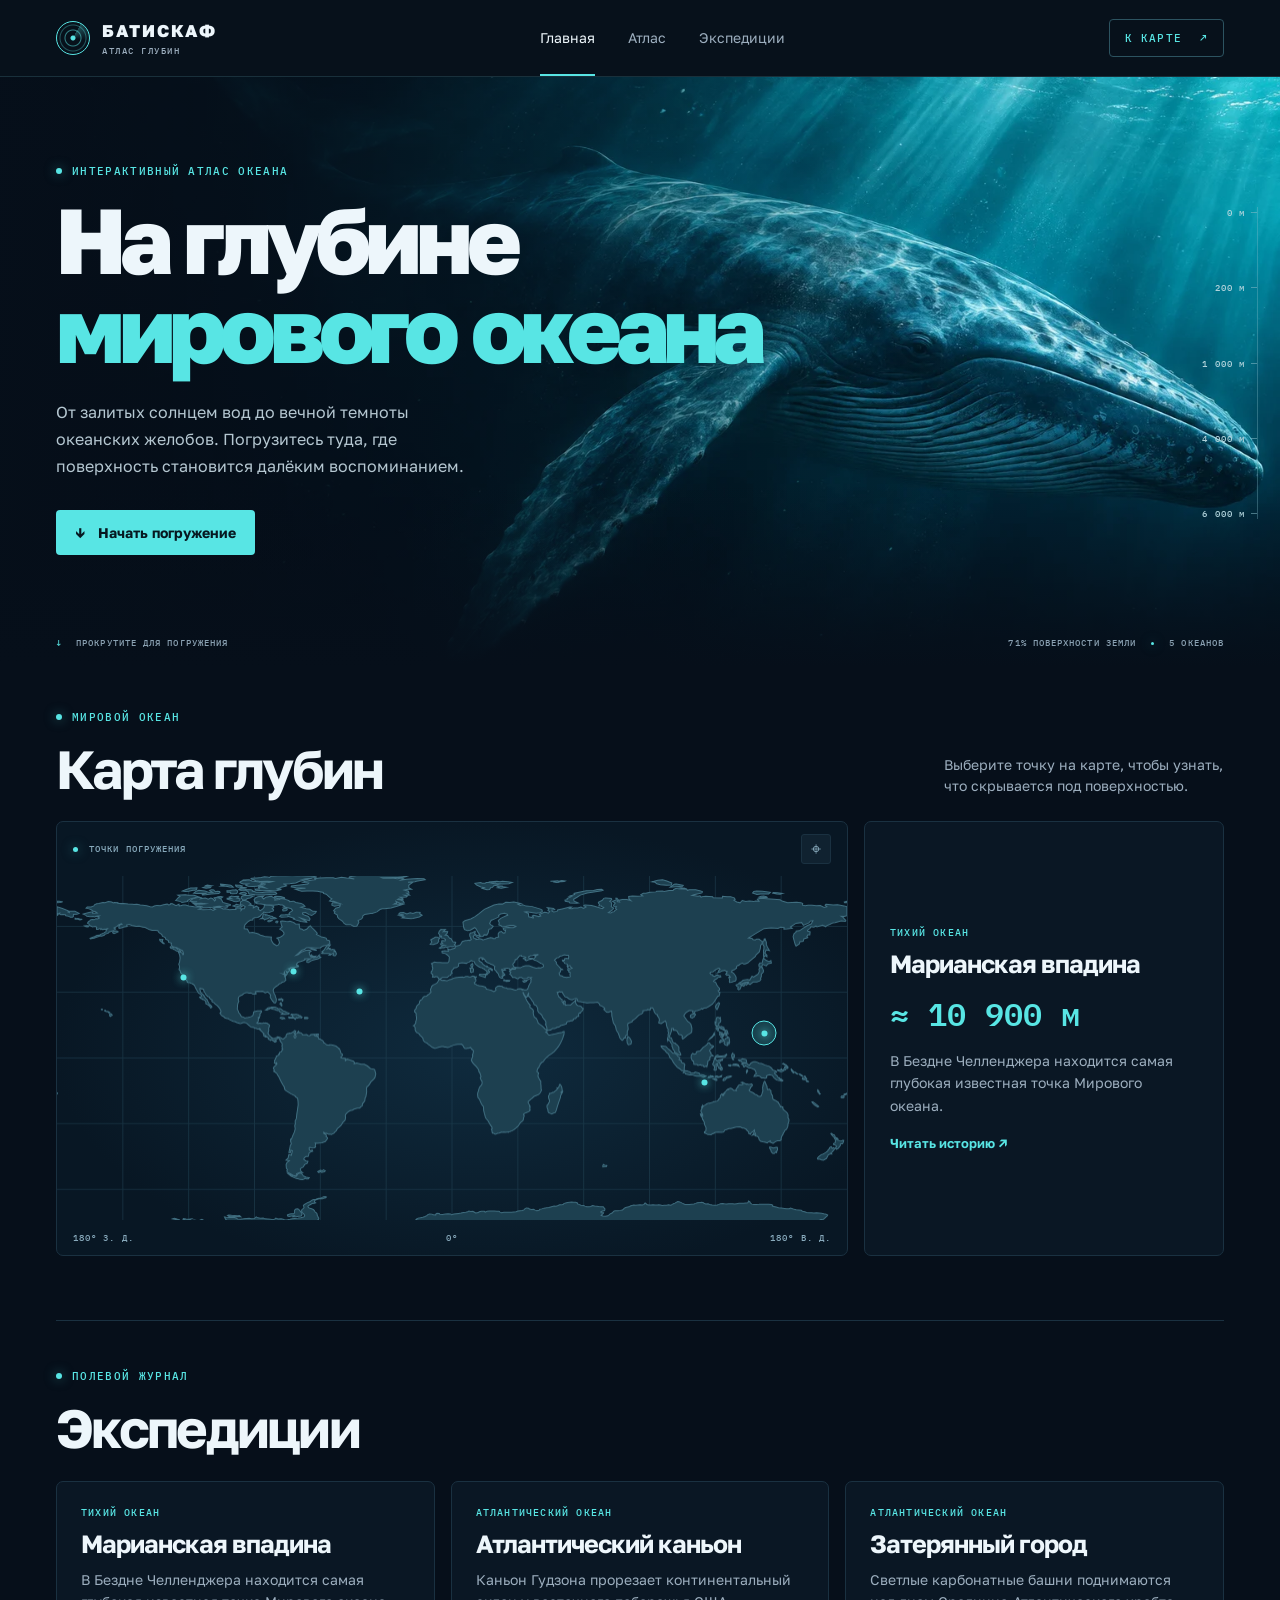
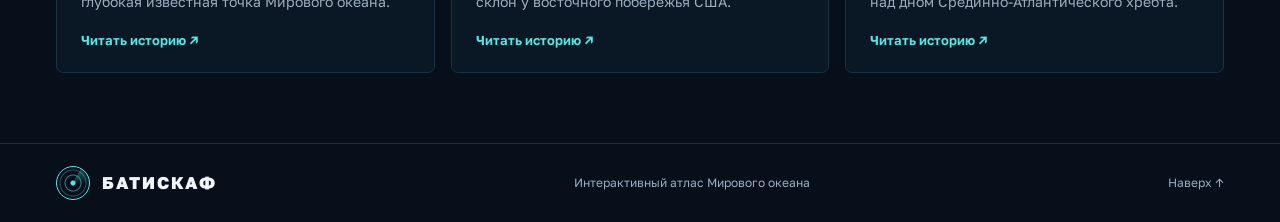
==== index.html @ a69d69df "Build Batiskaf ocean atlas" ====
<!doctype html>
<html lang="ru">
<head>
<meta charset="utf-8">
<meta name="viewport" content="width=device-width,initial-scale=1">
<meta name="theme-color" content="#050e19">
<meta name="description" content="Интерактивный атлас океанских глубин. Исследуйте Марианскую впадину, гидротермальные источники и подводные каньоны.">
<title>БАТИСКАФ — Атлас глубин</title>
<link rel="preconnect" href="https://fonts.googleapis.com">
<link rel="preconnect" href="https://fonts.gstatic.com" crossorigin>
<link href="https://fonts.googleapis.com/css2?family=Golos+Text:wght@400;500;600;700;800;900&family=IBM+Plex+Mono:wght@400;500;600&display=swap" rel="stylesheet">
<link rel="stylesheet" href="style.css">
<script defer src="assets/land.js"></script>
<script defer src="app.js"></script>
</head>
<body>
<header class="header">
  <div class="wrap navbar">
    <a class="brand" href="#top" aria-label="Батискаф, на главную"><span class="sonar" aria-hidden="true"></span><span>БАТИСКАФ<small>АТЛАС ГЛУБИН</small></span></a>
    <nav aria-label="Основная навигация"><a href="#top" class="active">Главная</a><a href="#atlas">Атлас</a><a href="#expeditions">Экспедиции</a></nav>
    <a class="header-link" href="#atlas">К КАРТЕ <span aria-hidden="true">↗</span></a>
  </div>
</header>
<main id="top">
<section class="hero" aria-labelledby="hero-title">
  <div class="wrap hero-inner">
    <div class="hero-copy">
      <p class="eyebrow"><span class="signal"></span> ИНТЕРАКТИВНЫЙ АТЛАС ОКЕАНА</p>
      <h1 id="hero-title">На глубине<span>мирового океана</span></h1>
      <p class="intro">От залитых солнцем вод до вечной темноты океанских желобов. Погрузитесь туда, где поверхность становится далёким воспоминанием.</p>
      <a class="primary" href="#atlas"><span aria-hidden="true">↓</span> Начать погружение</a>
    </div>
    <div class="hero-foot"><a href="#atlas"><span aria-hidden="true">↓</span> ПРОКРУТИТЕ ДЛЯ ПОГРУЖЕНИЯ</a><span>71% ПОВЕРХНОСТИ ЗЕМЛИ <i></i> 5 ОКЕАНОВ</span></div>
  </div>
  <div class="depth-ruler" aria-hidden="true"><span>0 м</span><span>200 м</span><span>1 000 м</span><span>4 000 м</span><span>6 000 м</span></div>
</section>
<section class="wrap atlas" id="atlas" aria-labelledby="atlas-title">
  <div class="section-heading"><div><p class="eyebrow"><span class="signal"></span> МИРОВОЙ ОКЕАН</p><h2 id="atlas-title">Карта глубин</h2></div><p>Выберите точку на карте, чтобы узнать, что скрывается под поверхностью.</p></div>
  <div class="map-layout">
    <div class="map" id="map">
      <div class="map-top"><span><i></i> ТОЧКИ ПОГРУЖЕНИЯ</span><button id="reset" type="button" title="Вернуться к первой точке" aria-label="Вернуться к первой точке">⌖</button></div>
      <div class="plot" id="plot"><canvas id="world" aria-hidden="true"></canvas></div>
      <div class="map-bottom"><span>180° З. Д.</span><span>0°</span><span>180° В. Д.</span></div>
    </div>
    <article class="detail" id="detail" aria-live="polite"></article>
  </div>
</section>
<section class="wrap expedition" id="expeditions" aria-labelledby="expedition-title">
  <p class="eyebrow"><span class="signal"></span> ПОЛЕВОЙ ЖУРНАЛ</p>
  <h2 id="expedition-title">Экспедиции</h2>
  <div class="expedition-grid" id="expedition-list"></div>
</section>
</main>
<footer><div class="wrap footer-inner"><a class="brand" href="#top"><span class="sonar" aria-hidden="true"></span>БАТИСКАФ</a><span>Интерактивный атлас Мирового океана</span><a href="#top">Наверх ↑</a></div></footer>
<dialog id="story"><div class="story-inner"><form method="dialog"><button aria-label="Закрыть">×</button></form><p class="eyebrow" id="story-ocean"></p><h2 id="story-title"></h2><p id="story-description"></p><a id="story-source" target="_blank" rel="noopener noreferrer">Источник ↗</a></div></dialog>
</body>
</html>
---- style.css ----
:root{color-scheme:dark;--bg:#060f1a;--panel:#0a1724;--text:#edf6fb;--muted:#9caebe;--cyan:#58e5e4;--line:#1a3141;--mono:"IBM Plex Mono",monospace}
*{box-sizing:border-box}
html{scroll-behavior:smooth}
body{margin:0;background:var(--bg);color:var(--text);font-family:"Golos Text",system-ui,sans-serif}
a{color:inherit;text-decoration:none}
button{color:inherit;font:inherit;cursor:pointer}
:focus-visible{outline:2px solid var(--cyan);outline-offset:5px}
.wrap{width:min(1280px,calc(100% - 112px));margin-inline:auto}
.header{background:#07111b;border-bottom:1px solid #19303b;position:relative;z-index:2}
.navbar{height:76px;display:flex;align-items:center;justify-content:space-between}
.brand{display:inline-flex;align-items:center;gap:12px;font-size:17px;font-weight:800;letter-spacing:.10em}
.brand small{display:block;font:500 9px var(--mono);letter-spacing:.17em;color:var(--muted);margin-top:4px}
.sonar{height:34px;width:34px;display:inline-block;border:1px solid #58e5e4;border-radius:50%;position:relative;background:radial-gradient(circle,var(--cyan) 0 2px,transparent 3px 7px,#58e5e488 8px,transparent 9px 12px,#58e5e455 13px,transparent 14px),conic-gradient(from 28deg,#58e5e449,transparent 72deg)}
.navbar nav{display:flex;gap:33px;align-items:center;height:100%;font-size:14px;color:var(--muted)}
.navbar nav a{height:100%;display:grid;align-items:center;border-bottom:2px solid transparent}
.navbar nav a:hover,.navbar nav .active{color:var(--text);border-color:var(--cyan)}
.header-link{font:500 11px var(--mono);letter-spacing:.10em;border:1px solid #2c5360;padding:11px 15px;border-radius:4px;color:var(--cyan);white-space:nowrap}
.header-link span{margin-left:10px}
.hero{position:relative;isolation:isolate;overflow:hidden;background:#071924}
.hero::before,.hero::after{content:"";position:absolute;inset:0;z-index:-1}
.hero::before{background:url("assets/hero.webp") 60% 43%/cover no-repeat}
.hero::after{background:linear-gradient(0deg,#060f1a 0%,transparent 31%),linear-gradient(90deg,#060f1af5 0%,#060f1abc 22%,#060f1a44 52%,transparent 76%)}
.hero-inner{position:relative;min-height:590px;display:flex;flex-direction:column;justify-content:center;padding-block:60px 85px}
.hero-copy{max-width:820px}
.eyebrow,.hero-foot,.depth-ruler,.map-top,.map-bottom,.meta{font:500 11px var(--mono);letter-spacing:.12em}
.eyebrow{color:var(--cyan);margin:0 0 17px;display:flex;align-items:center;gap:10px}
.signal,.map-top i,.hero-foot i{width:6px;height:6px;border-radius:50%;background:var(--cyan);display:inline-block;box-shadow:0 0 12px #58e5e488;flex:none}
h1,h2,h3,p{margin-top:0}
h1{font-size:clamp(47px,7.2vw,108px);letter-spacing:-.068em;line-height:.97;margin-bottom:25px;font-weight:800}
h1 span{display:block;color:var(--cyan)}
.intro{max-width:425px;color:#b5c7d1;font-size:16px;line-height:1.7;margin-bottom:30px}
.primary{display:inline-flex;align-items:center;gap:12px;background:var(--cyan);color:#061820;padding:14px 19px;border-radius:4px;font-size:14px;font-weight:700;transition:background .2s}
.primary:hover{background:#a0ffff}
.hero-foot{position:absolute;bottom:19px;left:0;right:0;display:flex;justify-content:space-between;color:#8aa1b2;font-size:9px}
.hero-foot a span{color:var(--cyan);margin-right:8px}
.hero-foot i{width:3px;height:3px;margin:0 9px;vertical-align:middle}
.depth-ruler{position:absolute;top:22%;right:max(22px,calc((100% - 1280px)/2));height:53%;display:flex;flex-direction:column;justify-content:space-between;color:#b1d3db;font-size:9px;text-align:right;border-right:1px solid #89beca54;padding-right:12px}
.depth-ruler span::after{content:"";position:absolute;right:0;width:6px;border-top:1px solid #89beca88;margin-top:5px}
.atlas{padding-block:43px 64px}
.section-heading{display:flex;justify-content:space-between;align-items:end;gap:24px;margin-bottom:24px}
h2{font-size:clamp(33px,4.2vw,57px);letter-spacing:-.05em;line-height:1.04;margin-bottom:0}
.section-heading p:last-child:not(.eyebrow){color:var(--muted);max-width:280px;font-size:14px;line-height:1.55;margin-bottom:0}
.map-layout{display:grid;grid-template-columns:minmax(0,2.2fr) minmax(250px,1fr);gap:16px}
.map,.detail,.expedition-card{border:1px solid var(--line);border-radius:7px;background:var(--panel)}
.map{overflow:hidden;display:flex;flex-direction:column;justify-content:space-between;background:radial-gradient(ellipse at 54% 53%,#0f2b3e 0%,#081724 71%)}
.map-top,.map-bottom{color:#88aabc;display:flex;align-items:center;justify-content:space-between;padding:12px 16px;font-size:9px}
.map-top i{margin-right:5px;width:5px;height:5px}
.map-top button{border:1px solid var(--line);border-radius:3px;background:#102230;font-size:18px;width:30px;height:30px;line-height:1}
.plot{position:relative;aspect-ratio:360/157;isolation:isolate}
canvas{position:absolute;width:100%;height:100%;display:block}
.marker{position:absolute;transform:translate(-50%,-50%);width:25px;height:25px;border:1px solid transparent;border-radius:50%;padding:0;background:transparent;display:grid;place-items:center}
.marker::before{content:"";width:6px;height:6px;border-radius:50%;background:var(--cyan);box-shadow:0 0 8px var(--cyan)}
.marker:hover,.marker[aria-pressed=true]{background:#58e5e42b;border-color:var(--cyan);z-index:1}
.detail{padding:25px;display:flex;flex-direction:column;justify-content:center}
.meta{color:var(--cyan);font-size:10px;margin-bottom:12px}
.detail h3,.expedition-card h3{font-size:25px;line-height:1.07;margin-bottom:11px;letter-spacing:-.04em}
.depth{font:600 32px var(--mono);color:var(--cyan);margin-bottom:12px}
.detail p:not(.meta):not(.depth),.expedition-card p:not(.meta){font-size:14px;line-height:1.6;color:var(--muted);margin-bottom:18px}
.text-button{width:max-content;border:0;background:none;color:var(--cyan);padding:0;font-size:13px;font-weight:650;text-align:left}
.text-button:hover,.header-link:hover{color:#d5ffff}
.expedition{border-top:1px solid var(--line);padding-block:48px 70px}
.expedition-grid{display:grid;grid-template-columns:repeat(3,1fr);gap:16px;margin-top:25px}
.expedition-card{padding:24px;display:flex;flex-direction:column;align-items:start}
.expedition-card .text-button{margin-top:auto}
footer{border-top:1px solid var(--line)}
.footer-inner{padding-block:22px;display:flex;align-items:center;justify-content:space-between;gap:14px;color:var(--muted);font-size:12px}
.footer-inner .brand{color:var(--text)}
dialog{width:min(560px,calc(100% - 32px));max-height:calc(100% - 32px);padding:0;border:1px solid #295366;border-radius:8px;background:#0a1a27;color:var(--text)}
dialog::backdrop{background:#01060bd9;backdrop-filter:blur(4px)}
.story-inner{padding:38px;position:relative}
.story-inner button{position:absolute;top:12px;right:12px;background:#122d3a;border:1px solid #295366;border-radius:4px;width:32px;height:32px}
.story-inner h2{font-size:clamp(29px,6vw,46px);margin-bottom:16px}
#story-description{line-height:1.7;color:#b5c7d1}
#story-source{color:var(--cyan);font-size:14px}
@media(max-width:850px){.wrap{width:calc(100% - 56px)}.hero-inner{min-height:560px}.expedition-grid{grid-template-columns:repeat(2,1fr)}}
@media(max-width:620px){.wrap{width:calc(100% - 34px)}.navbar{height:65px}.navbar nav{display:none}.hero-inner{min-height:525px;padding-bottom:90px}.hero::before{background-position:66% center}.hero::after{background:linear-gradient(0deg,#060f1a,transparent 40%),linear-gradient(90deg,#060f1ad9,#060f1a42)}.depth-ruler,.hero-foot>span,.footer-inner>span{display:none}.section-heading{display:block}.section-heading p:last-child:not(.eyebrow){margin-top:10px}.map-layout,.expedition-grid{grid-template-columns:1fr}.atlas{padding-top:30px}.intro{font-size:15px}}
@media(prefers-reduced-motion:reduce){*,*::before,*::after{scroll-behavior:auto!important;transition:none!important}}
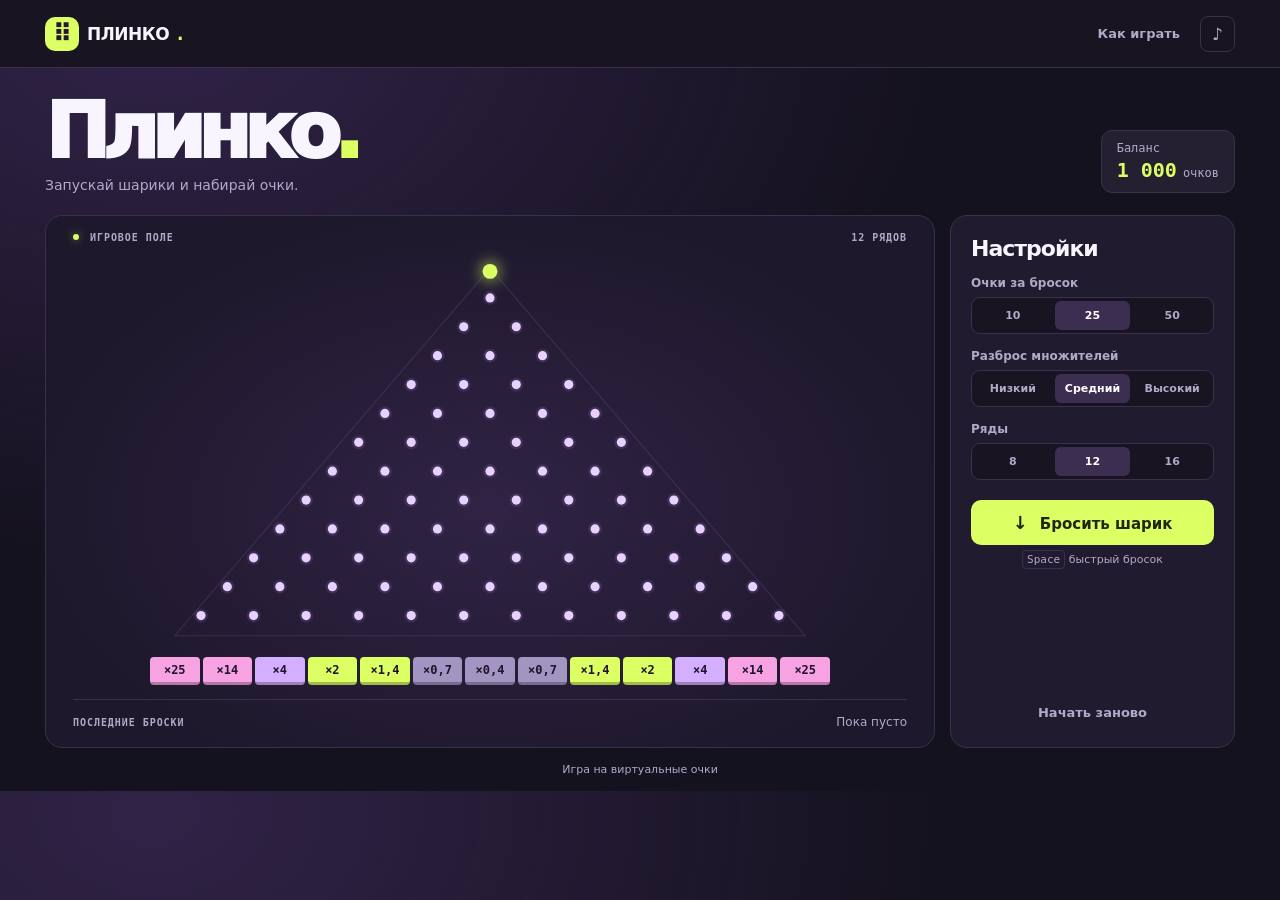
==== commit 14a036c3: "Replace repository with Plinko mini-game" ====
--- a/index.html
+++ b/index.html
@@ -1,57 +1,58 @@
 <!doctype html>
 <html lang="ru">
 <head>
-<meta charset="utf-8">
-<meta name="viewport" content="width=device-width,initial-scale=1">
-<meta name="theme-color" content="#050e19">
-<meta name="description" content="Интерактивный атлас океанских глубин. Исследуйте Марианскую впадину, гидротермальные источники и подводные каньоны.">
-<title>БАТИСКАФ — Атлас глубин</title>
-<link rel="preconnect" href="https://fonts.googleapis.com">
-<link rel="preconnect" href="https://fonts.gstatic.com" crossorigin>
-<link href="https://fonts.googleapis.com/css2?family=Golos+Text:wght@400;500;600;700;800;900&family=IBM+Plex+Mono:wght@400;500;600&display=swap" rel="stylesheet">
-<link rel="stylesheet" href="style.css">
-<script defer src="assets/land.js"></script>
-<script defer src="app.js"></script>
+  <meta charset="utf-8">
+  <meta name="viewport" content="width=device-width, initial-scale=1">
+  <meta name="theme-color" content="#15121f">
+  <title>Плинко — мини-игра</title>
+  <link rel="stylesheet" href="style.css">
+  <script defer src="app.js"></script>
 </head>
 <body>
-<header class="header">
-  <div class="wrap navbar">
-    <a class="brand" href="#top" aria-label="Батискаф, на главную"><span class="sonar" aria-hidden="true"></span><span>БАТИСКАФ<small>АТЛАС ГЛУБИН</small></span></a>
-    <nav aria-label="Основная навигация"><a href="#top" class="active">Главная</a><a href="#atlas">Атлас</a><a href="#expeditions">Экспедиции</a></nav>
-    <a class="header-link" href="#atlas">К КАРТЕ <span aria-hidden="true">↗</span></a>
-  </div>
-</header>
-<main id="top">
-<section class="hero" aria-labelledby="hero-title">
-  <div class="wrap hero-inner">
-    <div class="hero-copy">
-      <p class="eyebrow"><span class="signal"></span> ИНТЕРАКТИВНЫЙ АТЛАС ОКЕАНА</p>
-      <h1 id="hero-title">На глубине<span>мирового океана</span></h1>
-      <p class="intro">От залитых солнцем вод до вечной темноты океанских желобов. Погрузитесь туда, где поверхность становится далёким воспоминанием.</p>
-      <a class="primary" href="#atlas"><span aria-hidden="true">↓</span> Начать погружение</a>
+  <header class="topbar">
+    <a class="brand" href="./" aria-label="Плинко, главная"><span class="brand-icon" aria-hidden="true">⠿</span> ПЛИНКО<span>.</span></a>
+    <div class="top-actions">
+      <button id="help" class="quiet" type="button">Как играть</button>
+      <button id="sound" class="icon-button" type="button" aria-pressed="false" aria-label="Звук" title="Звук"><span aria-hidden="true">♪</span></button>
     </div>
-    <div class="hero-foot"><a href="#atlas"><span aria-hidden="true">↓</span> ПРОКРУТИТЕ ДЛЯ ПОГРУЖЕНИЯ</a><span>71% ПОВЕРХНОСТИ ЗЕМЛИ <i></i> 5 ОКЕАНОВ</span></div>
-  </div>
-  <div class="depth-ruler" aria-hidden="true"><span>0 м</span><span>200 м</span><span>1 000 м</span><span>4 000 м</span><span>6 000 м</span></div>
-</section>
-<section class="wrap atlas" id="atlas" aria-labelledby="atlas-title">
-  <div class="section-heading"><div><p class="eyebrow"><span class="signal"></span> МИРОВОЙ ОКЕАН</p><h2 id="atlas-title">Карта глубин</h2></div><p>Выберите точку на карте, чтобы узнать, что скрывается под поверхностью.</p></div>
-  <div class="map-layout">
-    <div class="map" id="map">
-      <div class="map-top"><span><i></i> ТОЧКИ ПОГРУЖЕНИЯ</span><button id="reset" type="button" title="Вернуться к первой точке" aria-label="Вернуться к первой точке">⌖</button></div>
-      <div class="plot" id="plot"><canvas id="world" aria-hidden="true"></canvas></div>
-      <div class="map-bottom"><span>180° З. Д.</span><span>0°</span><span>180° В. Д.</span></div>
+  </header>
+  <main class="shell">
+    <div class="heading">
+      <div><h1>Плинко<span>.</span></h1><p>Запускай шарики и набирай очки.</p></div>
+      <div class="balance"><span>Баланс</span><strong id="balance">1 000</strong><span>очков</span></div>
     </div>
-    <article class="detail" id="detail" aria-live="polite"></article>
-  </div>
-</section>
-<section class="wrap expedition" id="expeditions" aria-labelledby="expedition-title">
-  <p class="eyebrow"><span class="signal"></span> ПОЛЕВОЙ ЖУРНАЛ</p>
-  <h2 id="expedition-title">Экспедиции</h2>
-  <div class="expedition-grid" id="expedition-list"></div>
-</section>
-</main>
-<footer><div class="wrap footer-inner"><a class="brand" href="#top"><span class="sonar" aria-hidden="true"></span>БАТИСКАФ</a><span>Интерактивный атлас Мирового океана</span><a href="#top">Наверх ↑</a></div></footer>
-<dialog id="story"><div class="story-inner"><form method="dialog"><button aria-label="Закрыть">×</button></form><p class="eyebrow" id="story-ocean"></p><h2 id="story-title"></h2><p id="story-description"></p><a id="story-source" target="_blank" rel="noopener noreferrer">Источник ↗</a></div></dialog>
+    <div class="game">
+      <section class="field" aria-label="Игровое поле">
+        <div class="field-top"><span><i></i> ИГРОВОЕ ПОЛЕ</span><span id="row-label">12 РЯДОВ</span></div>
+        <div class="board">
+          <canvas id="board" aria-hidden="true"></canvas>
+          <div class="slots" id="slots" aria-label="Множители"></div>
+        </div>
+        <div class="results">
+          <span class="micro">ПОСЛЕДНИЕ БРОСКИ</span>
+          <div id="history" class="history"></div>
+        </div>
+      </section>
+      <aside class="controls" aria-label="Настройки броска">
+        <h2>Настройки</h2>
+        <fieldset><legend>Очки за бросок</legend><div class="options" id="costs"></div></fieldset>
+        <fieldset><legend>Разброс множителей</legend><div class="options" id="risks"></div></fieldset>
+        <fieldset><legend>Ряды</legend><div class="options" id="rows"></div></fieldset>
+        <button type="button" id="drop" class="drop"><span aria-hidden="true">↓</span> Бросить шарик</button>
+        <p class="shortcut"><kbd>Space</kbd> быстрый бросок</p>
+        <p class="status" id="status" role="status"></p>
+        <button type="button" id="reset" class="quiet reset">Начать заново</button>
+      </aside>
+    </div>
+    <footer>Игра на виртуальные очки</footer>
+  </main>
+  <dialog id="instructions" aria-labelledby="help-title">
+    <form method="dialog">
+      <h2 id="help-title">Как играть</h2>
+      <p>Выбери стоимость броска и нажми «Бросить шарик». Шарик отклоняется влево или вправо у каждого ряда и в конце попадает в одну из ячеек.</p>
+      <p>Номер в ячейке умножает стоимость броска. Например, бросок за 25 очков и ячейка ×2 дадут 50 очков. Чем выше разброс множителей, тем сильнее отличаются награды в центре и по краям.</p>
+      <button class="drop">Понятно</button>
+    </form>
+  </dialog>
 </body>
 </html>
--- a/style.css
+++ b/style.css
@@ -1,77 +1,62 @@
-:root{color-scheme:dark;--bg:#060f1a;--panel:#0a1724;--text:#edf6fb;--muted:#9caebe;--cyan:#58e5e4;--line:#1a3141;--mono:"IBM Plex Mono",monospace}
+:root{color-scheme:dark;--bg:#15121f;--panel:#211b30;--surface:#292139;--line:#3a304c;--text:#f9f5ff;--muted:#b4a8c8;--lime:#dcff64;--mono:ui-monospace,"Cascadia Code",monospace;font-family:system-ui,sans-serif}
 *{box-sizing:border-box}
-html{scroll-behavior:smooth}
-body{margin:0;background:var(--bg);color:var(--text);font-family:"Golos Text",system-ui,sans-serif}
+body{margin:0;min-width:300px;background:radial-gradient(ellipse at 12% 3%,#312348 0%,transparent 49%),var(--bg);color:var(--text)}
+button,a{outline-offset:4px}
+:focus-visible{outline:2px solid var(--lime)}
+button{font:inherit;cursor:pointer}
+button:disabled{opacity:.45;cursor:default}
 a{color:inherit;text-decoration:none}
-button{color:inherit;font:inherit;cursor:pointer}
-:focus-visible{outline:2px solid var(--cyan);outline-offset:5px}
-.wrap{width:min(1280px,calc(100% - 112px));margin-inline:auto}
-.header{background:#07111b;border-bottom:1px solid #19303b;position:relative;z-index:2}
-.navbar{height:76px;display:flex;align-items:center;justify-content:space-between}
-.brand{display:inline-flex;align-items:center;gap:12px;font-size:17px;font-weight:800;letter-spacing:.10em}
-.brand small{display:block;font:500 9px var(--mono);letter-spacing:.17em;color:var(--muted);margin-top:4px}
-.sonar{height:34px;width:34px;display:inline-block;border:1px solid #58e5e4;border-radius:50%;position:relative;background:radial-gradient(circle,var(--cyan) 0 2px,transparent 3px 7px,#58e5e488 8px,transparent 9px 12px,#58e5e455 13px,transparent 14px),conic-gradient(from 28deg,#58e5e449,transparent 72deg)}
-.navbar nav{display:flex;gap:33px;align-items:center;height:100%;font-size:14px;color:var(--muted)}
-.navbar nav a{height:100%;display:grid;align-items:center;border-bottom:2px solid transparent}
-.navbar nav a:hover,.navbar nav .active{color:var(--text);border-color:var(--cyan)}
-.header-link{font:500 11px var(--mono);letter-spacing:.10em;border:1px solid #2c5360;padding:11px 15px;border-radius:4px;color:var(--cyan);white-space:nowrap}
-.header-link span{margin-left:10px}
-.hero{position:relative;isolation:isolate;overflow:hidden;background:#071924}
-.hero::before,.hero::after{content:"";position:absolute;inset:0;z-index:-1}
-.hero::before{background:url("assets/hero.webp") 60% 43%/cover no-repeat}
-.hero::after{background:linear-gradient(0deg,#060f1a 0%,transparent 31%),linear-gradient(90deg,#060f1af5 0%,#060f1abc 22%,#060f1a44 52%,transparent 76%)}
-.hero-inner{position:relative;min-height:590px;display:flex;flex-direction:column;justify-content:center;padding-block:60px 85px}
-.hero-copy{max-width:820px}
-.eyebrow,.hero-foot,.depth-ruler,.map-top,.map-bottom,.meta{font:500 11px var(--mono);letter-spacing:.12em}
-.eyebrow{color:var(--cyan);margin:0 0 17px;display:flex;align-items:center;gap:10px}
-.signal,.map-top i,.hero-foot i{width:6px;height:6px;border-radius:50%;background:var(--cyan);display:inline-block;box-shadow:0 0 12px #58e5e488;flex:none}
-h1,h2,h3,p{margin-top:0}
-h1{font-size:clamp(47px,7.2vw,108px);letter-spacing:-.068em;line-height:.97;margin-bottom:25px;font-weight:800}
-h1 span{display:block;color:var(--cyan)}
-.intro{max-width:425px;color:#b5c7d1;font-size:16px;line-height:1.7;margin-bottom:30px}
-.primary{display:inline-flex;align-items:center;gap:12px;background:var(--cyan);color:#061820;padding:14px 19px;border-radius:4px;font-size:14px;font-weight:700;transition:background .2s}
-.primary:hover{background:#a0ffff}
-.hero-foot{position:absolute;bottom:19px;left:0;right:0;display:flex;justify-content:space-between;color:#8aa1b2;font-size:9px}
-.hero-foot a span{color:var(--cyan);margin-right:8px}
-.hero-foot i{width:3px;height:3px;margin:0 9px;vertical-align:middle}
-.depth-ruler{position:absolute;top:22%;right:max(22px,calc((100% - 1280px)/2));height:53%;display:flex;flex-direction:column;justify-content:space-between;color:#b1d3db;font-size:9px;text-align:right;border-right:1px solid #89beca54;padding-right:12px}
-.depth-ruler span::after{content:"";position:absolute;right:0;width:6px;border-top:1px solid #89beca88;margin-top:5px}
-.atlas{padding-block:43px 64px}
-.section-heading{display:flex;justify-content:space-between;align-items:end;gap:24px;margin-bottom:24px}
-h2{font-size:clamp(33px,4.2vw,57px);letter-spacing:-.05em;line-height:1.04;margin-bottom:0}
-.section-heading p:last-child:not(.eyebrow){color:var(--muted);max-width:280px;font-size:14px;line-height:1.55;margin-bottom:0}
-.map-layout{display:grid;grid-template-columns:minmax(0,2.2fr) minmax(250px,1fr);gap:16px}
-.map,.detail,.expedition-card{border:1px solid var(--line);border-radius:7px;background:var(--panel)}
-.map{overflow:hidden;display:flex;flex-direction:column;justify-content:space-between;background:radial-gradient(ellipse at 54% 53%,#0f2b3e 0%,#081724 71%)}
-.map-top,.map-bottom{color:#88aabc;display:flex;align-items:center;justify-content:space-between;padding:12px 16px;font-size:9px}
-.map-top i{margin-right:5px;width:5px;height:5px}
-.map-top button{border:1px solid var(--line);border-radius:3px;background:#102230;font-size:18px;width:30px;height:30px;line-height:1}
-.plot{position:relative;aspect-ratio:360/157;isolation:isolate}
-canvas{position:absolute;width:100%;height:100%;display:block}
-.marker{position:absolute;transform:translate(-50%,-50%);width:25px;height:25px;border:1px solid transparent;border-radius:50%;padding:0;background:transparent;display:grid;place-items:center}
-.marker::before{content:"";width:6px;height:6px;border-radius:50%;background:var(--cyan);box-shadow:0 0 8px var(--cyan)}
-.marker:hover,.marker[aria-pressed=true]{background:#58e5e42b;border-color:var(--cyan);z-index:1}
-.detail{padding:25px;display:flex;flex-direction:column;justify-content:center}
-.meta{color:var(--cyan);font-size:10px;margin-bottom:12px}
-.detail h3,.expedition-card h3{font-size:25px;line-height:1.07;margin-bottom:11px;letter-spacing:-.04em}
-.depth{font:600 32px var(--mono);color:var(--cyan);margin-bottom:12px}
-.detail p:not(.meta):not(.depth),.expedition-card p:not(.meta){font-size:14px;line-height:1.6;color:var(--muted);margin-bottom:18px}
-.text-button{width:max-content;border:0;background:none;color:var(--cyan);padding:0;font-size:13px;font-weight:650;text-align:left}
-.text-button:hover,.header-link:hover{color:#d5ffff}
-.expedition{border-top:1px solid var(--line);padding-block:48px 70px}
-.expedition-grid{display:grid;grid-template-columns:repeat(3,1fr);gap:16px;margin-top:25px}
-.expedition-card{padding:24px;display:flex;flex-direction:column;align-items:start}
-.expedition-card .text-button{margin-top:auto}
-footer{border-top:1px solid var(--line)}
-.footer-inner{padding-block:22px;display:flex;align-items:center;justify-content:space-between;gap:14px;color:var(--muted);font-size:12px}
-.footer-inner .brand{color:var(--text)}
-dialog{width:min(560px,calc(100% - 32px));max-height:calc(100% - 32px);padding:0;border:1px solid #295366;border-radius:8px;background:#0a1a27;color:var(--text)}
-dialog::backdrop{background:#01060bd9;backdrop-filter:blur(4px)}
-.story-inner{padding:38px;position:relative}
-.story-inner button{position:absolute;top:12px;right:12px;background:#122d3a;border:1px solid #295366;border-radius:4px;width:32px;height:32px}
-.story-inner h2{font-size:clamp(29px,6vw,46px);margin-bottom:16px}
-#story-description{line-height:1.7;color:#b5c7d1}
-#story-source{color:var(--cyan);font-size:14px}
-@media(max-width:850px){.wrap{width:calc(100% - 56px)}.hero-inner{min-height:560px}.expedition-grid{grid-template-columns:repeat(2,1fr)}}
-@media(max-width:620px){.wrap{width:calc(100% - 34px)}.navbar{height:65px}.navbar nav{display:none}.hero-inner{min-height:525px;padding-bottom:90px}.hero::before{background-position:66% center}.hero::after{background:linear-gradient(0deg,#060f1a,transparent 40%),linear-gradient(90deg,#060f1ad9,#060f1a42)}.depth-ruler,.hero-foot>span,.footer-inner>span{display:none}.section-heading{display:block}.section-heading p:last-child:not(.eyebrow){margin-top:10px}.map-layout,.expedition-grid{grid-template-columns:1fr}.atlas{padding-top:30px}.intro{font-size:15px}}
-@media(prefers-reduced-motion:reduce){*,*::before,*::after{scroll-behavior:auto!important;transition:none!important}}
+.topbar{height:68px;display:flex;align-items:center;justify-content:space-between;padding:0 max(22px,calc((100vw - 1190px)/2));border-bottom:1px solid var(--line);background:#181422}
+.brand{display:flex;align-items:center;gap:8px;font-size:17px;font-weight:900;letter-spacing:-.03em}
+.brand>span:last-child,h1 span{color:var(--lime)}
+.brand-icon{display:grid;place-items:center;width:34px;height:34px;background:var(--lime);border-radius:10px;color:#231735;font-size:25px;line-height:1}
+.top-actions{display:flex;align-items:center;gap:13px}
+.quiet,.icon-button{background:none;color:var(--muted);border:0;padding:7px;font-size:13px;font-weight:650}
+.quiet:hover,.icon-button:hover,.icon-button[aria-pressed=true]{color:var(--lime)}
+.icon-button{border:1px solid var(--line);border-radius:8px;width:35px;font-size:17px}
+.shell{width:min(1190px,calc(100% - 44px));margin:auto}
+.heading{display:flex;justify-content:space-between;align-items:end;gap:15px;padding-block:28px 22px}
+h1{font-size:clamp(44px,6vw,80px);line-height:.94;letter-spacing:-.095em;margin:0 0 9px;font-weight:950}
+.heading p{color:var(--muted);margin:0;font-size:14px}
+.balance{display:grid;grid-template-columns:auto auto;align-items:baseline;gap:3px 6px;padding:10px 15px;border:1px solid var(--line);border-radius:11px;background:#242032;white-space:nowrap;color:var(--muted);font:12px var(--mono)}
+.balance span:first-child{grid-column:1/-1}.balance strong{font-size:20px;color:var(--lime)}
+.game{display:grid;grid-template-columns:minmax(0,1fr) minmax(235px,285px);gap:15px}
+.field,.controls{background:var(--panel);border:1px solid var(--line);border-radius:17px;min-width:0}
+.field{padding:16px clamp(12px,2.5vw,27px) 13px;background:radial-gradient(ellipse at 50% 55%,#302345,#1d182b 74%)}
+.field-top,.micro{color:var(--muted);font:600 10px var(--mono);letter-spacing:.095em}
+.field-top{display:flex;justify-content:space-between}
+.field-top i{background:var(--lime);width:6px;height:6px;border-radius:50%;display:inline-block;vertical-align:1px;margin-right:4px;box-shadow:0 0 8px #dcff6477}
+.board{width:min(100%,680px);margin:5px auto 14px}
+canvas{display:block;width:100%;aspect-ratio:640/385}
+.slots{display:grid;grid-auto-columns:minmax(0,1fr);grid-auto-flow:column;gap:3px}
+.slot{min-width:0;display:grid;place-items:center;height:28px;border-radius:4px;border-bottom:3px solid #0004;color:#1f142b;font:800 clamp(7px,1.2vw,12px) var(--mono);transition:filter .16s,transform .16s}
+.slot.active{transform:translateY(3px);filter:brightness(1.4);box-shadow:0 0 12px #fff6}
+.results{border-top:1px solid var(--line);display:flex;align-items:center;justify-content:space-between;gap:10px;padding-top:10px;min-height:35px}
+.history{display:flex;flex-wrap:wrap;justify-content:end;gap:4px;color:var(--muted);font-size:12px}
+.history span{background:#342746;color:#eee5fa;border:1px solid #4a395b;border-radius:5px;padding:3px 6px;font:700 11px var(--mono)}
+.controls{padding:20px;display:flex;flex-direction:column;gap:15px}
+.controls h2,dialog h2{margin:0;font-size:22px;letter-spacing:-.045em}
+fieldset{border:0;margin:0;padding:0;min-width:0}
+legend{padding:0;margin:0 0 7px;color:var(--muted);font-size:12px;font-weight:700}
+.options{display:grid;grid-template-columns:repeat(3,minmax(0,1fr));gap:4px;padding:3px;background:#181422;border:1px solid #3c304c;border-radius:9px}
+.options label{position:relative;min-width:0}
+.options input{position:absolute;inset:0;width:100%;height:100%;margin:0;opacity:0;cursor:pointer}
+.options span{display:block;text-align:center;padding:8px 3px;border-radius:6px;font-size:11px;font-weight:800;color:var(--muted)}
+.options input:checked+span{background:#3c2e51;color:#fff}
+.options input:focus-visible+span{outline:2px solid var(--lime)}
+.options input:disabled+span{opacity:.55}
+.drop{width:100%;border:0;border-radius:10px;color:#212614;background:var(--lime);padding:12px 9px;font-size:15px;font-weight:900}
+.controls .drop{margin-top:5px}
+.drop:hover:not(:disabled){background:#edff9d}
+.drop span{margin-right:7px;font-size:18px}
+.shortcut,.status{font-size:11px;color:var(--muted);margin:0;text-align:center}
+.shortcut{margin-top:-7px}
+kbd{font:11px var(--mono);padding:2px 4px;border:1px solid var(--line);border-radius:4px}
+.status{line-height:1.35;color:#f2dfb5;min-height:1em}
+.reset{margin-top:auto;align-self:center}
+footer{padding-block:15px;text-align:center;font-size:11px;color:var(--muted)}
+dialog{max-width:min(430px,calc(100% - 32px));padding:24px;border-radius:14px;border:1px solid var(--line);background:var(--panel);color:var(--text)}
+dialog::backdrop{background:#0e0b17bf}
+dialog p{color:var(--muted);line-height:1.5}
+@media(max-width:730px){.game{grid-template-columns:1fr}.shell{width:calc(100% - 26px)}.heading{padding:22px 0 15px}.controls{padding:15px;gap:12px}.controls .drop{margin:0}.topbar{height:56px;padding-inline:14px}.slot{height:24px}.shortcut{display:none}}
+@media(prefers-reduced-motion:reduce){.slot{transition:none}}
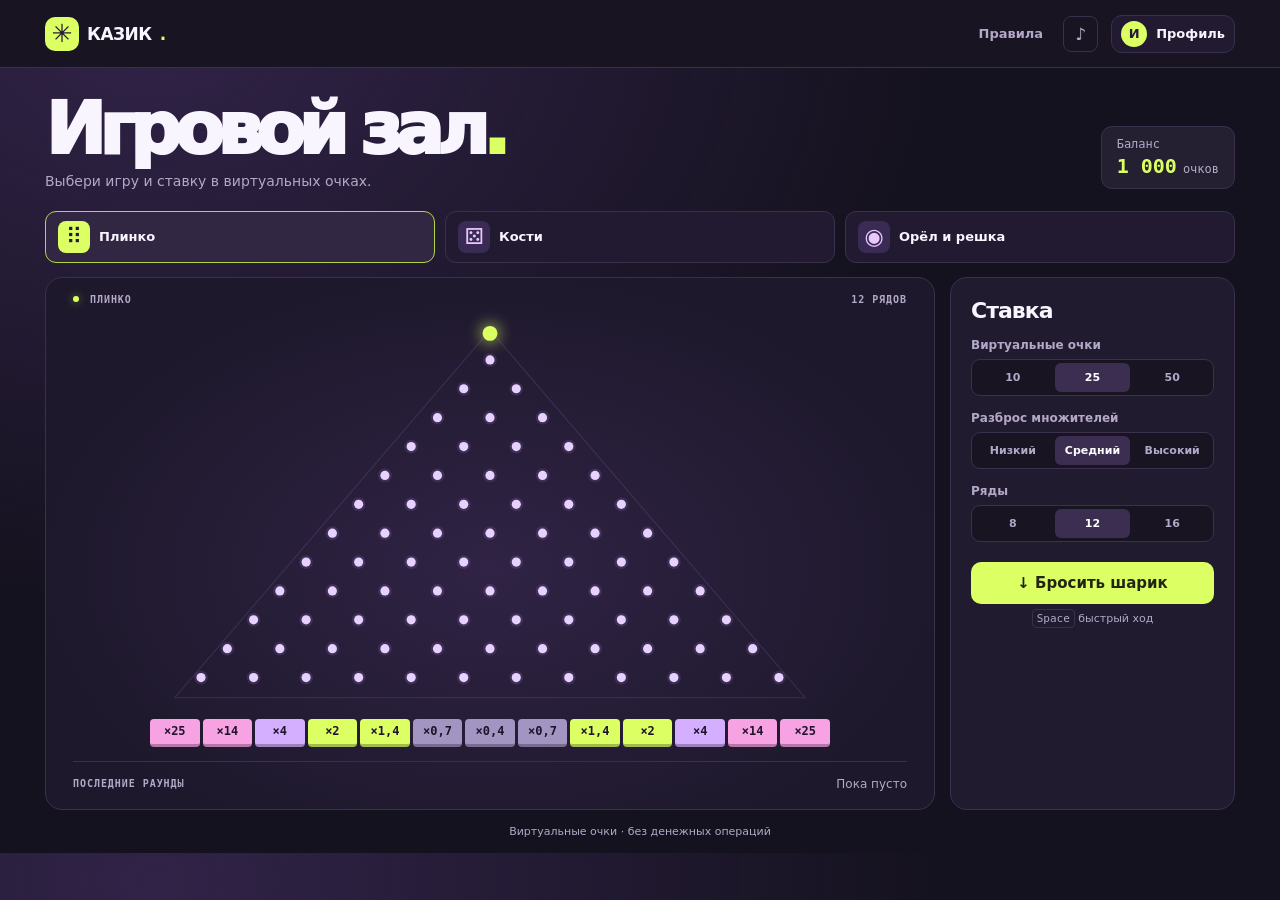
==== commit 6fea22b1: "Build arcade lobby with shared balance and profile" ====
--- a/index.html
+++ b/index.html
@@ -4,54 +4,83 @@
   <meta charset="utf-8">
   <meta name="viewport" content="width=device-width, initial-scale=1">
   <meta name="theme-color" content="#15121f">
-  <title>Плинко — мини-игра</title>
+  <title>КАЗИК — игровой зал</title>
   <link rel="stylesheet" href="style.css">
   <script defer src="app.js"></script>
 </head>
 <body>
   <header class="topbar">
-    <a class="brand" href="./" aria-label="Плинко, главная"><span class="brand-icon" aria-hidden="true">⠿</span> ПЛИНКО<span>.</span></a>
+    <a class="brand" href="./" aria-label="Казик, главная"><span class="brand-icon" aria-hidden="true">✳</span> КАЗИК<span>.</span></a>
     <div class="top-actions">
-      <button id="help" class="quiet" type="button">Как играть</button>
+      <button id="help" class="quiet" type="button">Правила</button>
       <button id="sound" class="icon-button" type="button" aria-pressed="false" aria-label="Звук" title="Звук"><span aria-hidden="true">♪</span></button>
+      <button id="profile" class="profile-button" type="button"><span id="avatar" aria-hidden="true">И</span><span>Профиль</span></button>
     </div>
   </header>
   <main class="shell">
     <div class="heading">
-      <div><h1>Плинко<span>.</span></h1><p>Запускай шарики и набирай очки.</p></div>
+      <div><h1>Игровой зал<span>.</span></h1><p>Выбери игру и ставку в виртуальных очках.</p></div>
       <div class="balance"><span>Баланс</span><strong id="balance">1 000</strong><span>очков</span></div>
     </div>
+    <nav class="game-nav" aria-label="Игры">
+      <button type="button" data-game="plinko" aria-pressed="true"><span aria-hidden="true">⠿</span><strong>Плинко</strong></button>
+      <button type="button" data-game="dice" aria-pressed="false"><span aria-hidden="true">⚄</span><strong>Кости</strong></button>
+      <button type="button" data-game="coin" aria-pressed="false"><span aria-hidden="true">◉</span><strong>Орёл и решка</strong></button>
+    </nav>
     <div class="game">
-      <section class="field" aria-label="Игровое поле">
-        <div class="field-top"><span><i></i> ИГРОВОЕ ПОЛЕ</span><span id="row-label">12 РЯДОВ</span></div>
-        <div class="board">
+      <section class="field" aria-labelledby="game-name">
+        <div class="field-top"><span><i></i> <span id="game-name">Плинко</span></span><span id="row-label">12 РЯДОВ</span></div>
+        <div class="board" id="plinko-board">
           <canvas id="board" aria-hidden="true"></canvas>
           <div class="slots" id="slots" aria-label="Множители"></div>
         </div>
+        <div class="chance-board" id="chance-board" hidden>
+          <div id="chance-piece" aria-hidden="true"></div>
+          <p id="chance-caption"></p>
+        </div>
         <div class="results">
-          <span class="micro">ПОСЛЕДНИЕ БРОСКИ</span>
+          <span class="micro">ПОСЛЕДНИЕ РАУНДЫ</span>
           <div id="history" class="history"></div>
         </div>
       </section>
-      <aside class="controls" aria-label="Настройки броска">
-        <h2>Настройки</h2>
-        <fieldset><legend>Очки за бросок</legend><div class="options" id="costs"></div></fieldset>
-        <fieldset><legend>Разброс множителей</legend><div class="options" id="risks"></div></fieldset>
-        <fieldset><legend>Ряды</legend><div class="options" id="rows"></div></fieldset>
-        <button type="button" id="drop" class="drop"><span aria-hidden="true">↓</span> Бросить шарик</button>
-        <p class="shortcut"><kbd>Space</kbd> быстрый бросок</p>
+      <aside class="controls" aria-label="Настройки раунда">
+        <h2>Ставка</h2>
+        <fieldset><legend>Виртуальные очки</legend><div class="options" id="costs"></div></fieldset>
+        <div id="plinko-options" class="game-options">
+          <fieldset><legend>Разброс множителей</legend><div class="options" id="risks"></div></fieldset>
+          <fieldset><legend>Ряды</legend><div class="options" id="rows"></div></fieldset>
+        </div>
+        <fieldset id="dice-options" hidden><legend>Какое число выпадет?</legend><div class="options binary" id="dice-picks"></div></fieldset>
+        <fieldset id="coin-options" hidden><legend>Какая сторона выпадет?</legend><div class="options binary" id="coin-picks"></div></fieldset>
+        <button type="button" id="drop" class="drop">↓ Бросить шарик</button>
+        <p class="shortcut"><kbd>Space</kbd> быстрый ход</p>
         <p class="status" id="status" role="status"></p>
-        <button type="button" id="reset" class="quiet reset">Начать заново</button>
+        <p class="status" id="funds" hidden>Баланс меньше выбранной ставки.</p>
       </aside>
     </div>
-    <footer>Игра на виртуальные очки</footer>
+    <footer>Виртуальные очки · без денежных операций</footer>
   </main>
   <dialog id="instructions" aria-labelledby="help-title">
     <form method="dialog">
-      <h2 id="help-title">Как играть</h2>
-      <p>Выбери стоимость броска и нажми «Бросить шарик». Шарик отклоняется влево или вправо у каждого ряда и в конце попадает в одну из ячеек.</p>
-      <p>Номер в ячейке умножает стоимость броска. Например, бросок за 25 очков и ячейка ×2 дадут 50 очков. Чем выше разброс множителей, тем сильнее отличаются награды в центре и по краям.</p>
+      <h2 id="help-title">Правила</h2>
+      <p><strong>Плинко.</strong> Шарик случайно отклоняется влево или вправо у каждого ряда. Ячейка, в которую он попадает, определяет множитель выплаты.</p>
+      <p><strong>Кости.</strong> Угадай диапазон от 1 до 3 или от 4 до 6. Верный прогноз возвращает ставку с множителем ×1,9.</p>
+      <p><strong>Орёл и решка.</strong> Угадай сторону монеты. Верный выбор возвращает удвоенную ставку.</p>
       <button class="drop">Понятно</button>
+    </form>
+  </dialog>
+  <dialog id="profile-dialog" aria-labelledby="profile-title">
+    <form id="profile-form" method="dialog">
+      <h2 id="profile-title">Профиль</h2>
+      <p>Профиль и баланс сохраняются в этом браузере.</p>
+      <label class="name-label" for="nickname">Имя игрока</label>
+      <input id="nickname" maxlength="24" required autocomplete="off">
+      <dl class="profile-stats">
+        <div><dt>Баланс</dt><dd id="profile-balance"></dd></div>
+        <div><dt>Сыграно раундов</dt><dd id="profile-rounds"></dd></div>
+        <div><dt>Лучшая выплата</dt><dd id="profile-best"></dd></div>
+      </dl>
+      <button class="drop">Сохранить имя</button>
     </form>
   </dialog>
 </body>
--- a/style.css
+++ b/style.css
@@ -53,10 +53,36 @@
 .shortcut{margin-top:-7px}
 kbd{font:11px var(--mono);padding:2px 4px;border:1px solid var(--line);border-radius:4px}
 .status{line-height:1.35;color:#f2dfb5;min-height:1em}
-.reset{margin-top:auto;align-self:center}
 footer{padding-block:15px;text-align:center;font-size:11px;color:var(--muted)}
 dialog{max-width:min(430px,calc(100% - 32px));padding:24px;border-radius:14px;border:1px solid var(--line);background:var(--panel);color:var(--text)}
 dialog::backdrop{background:#0e0b17bf}
 dialog p{color:var(--muted);line-height:1.5}
 @media(max-width:730px){.game{grid-template-columns:1fr}.shell{width:calc(100% - 26px)}.heading{padding:22px 0 15px}.controls{padding:15px;gap:12px}.controls .drop{margin:0}.topbar{height:56px;padding-inline:14px}.slot{height:24px}.shortcut{display:none}}
 @media(prefers-reduced-motion:reduce){.slot{transition:none}}
+[hidden]{display:none!important}
+.heading h1{font-size:clamp(34px,6vw,72px)}
+.game-nav{display:grid;grid-template-columns:repeat(3,1fr);gap:10px;margin:0 0 14px}
+.game-nav button,.profile-button{border:1px solid var(--line);background:#211a30;color:var(--text);border-radius:11px;display:flex;align-items:center;gap:9px;font-size:13px;padding:9px 12px}
+.game-nav button[aria-pressed=true]{border-color:#b3d545;background:#312742}
+.game-nav button:hover:not(:disabled),.profile-button:hover{border-color:var(--lime)}
+.game-nav button span{display:grid;place-items:center;background:#392b53;color:#ebc7ff;width:32px;height:32px;border-radius:8px;font-size:22px}
+.game-nav button[aria-pressed=true] span,.profile-button span:first-child{background:var(--lime);color:#241b34}
+.profile-button{padding:5px 9px;font-weight:700}
+.profile-button span:first-child{display:grid;place-items:center;border-radius:50%;width:26px;height:26px}
+.game-options{display:grid;gap:15px}
+.options.binary{grid-template-columns:repeat(2,minmax(0,1fr))}
+#game-name{text-transform:uppercase}
+.chance-board{min-height:clamp(240px,34vw,454px);display:grid;place-content:center;justify-items:center;text-align:center}
+.chance-board p{color:var(--muted);margin:22px 0 0;font-size:14px}
+#chance-piece{width:clamp(115px,18vw,175px);aspect-ratio:1;display:grid;place-items:center;background:linear-gradient(153deg,#d5afff,#8a64eb);border:5px solid #e4c8ff;border-radius:25%;box-shadow:0 11px 0 #584190,0 20px 50px #120d24;color:#25153d;font-size:clamp(61px,10vw,110px);font-weight:950;line-height:1}
+#chance-piece.coin{background:linear-gradient(135deg,#f6ffb3,#bae447);border-color:#e6fa87;border-radius:50%;box-shadow:0 8px 0 #7c9a32,0 20px 50px #120d24;font-size:clamp(43px,8vw,80px)}
+.rolling{animation:roll .55s ease both}
+@keyframes roll{50%{transform:translateY(-27px) rotate(14deg) scale(.87)}}
+.name-label{display:block;font-size:13px;color:var(--muted);margin-bottom:5px}
+#nickname{width:100%;color:var(--text);background:#181422;border:1px solid var(--line);border-radius:8px;padding:9px;font:inherit}
+.profile-stats{display:grid;grid-template-columns:repeat(3,1fr);gap:7px}
+.profile-stats div{padding:8px;background:var(--surface);border-radius:8px}
+.profile-stats dt{font-size:11px;color:var(--muted)}
+.profile-stats dd{margin:4px 0 0;font-size:16px;font-weight:800}
+@media(max-width:540px){.heading{align-items:start}.heading p{font-size:12px}.balance{padding:7px 8px}.balance strong{font-size:16px}.game-nav{gap:5px}.game-nav button{gap:5px;padding:6px;font-size:11px}.game-nav button span{width:24px;height:24px;font-size:16px}.top-actions{gap:5px}}
+@media(prefers-reduced-motion:reduce){.rolling{animation:none}}
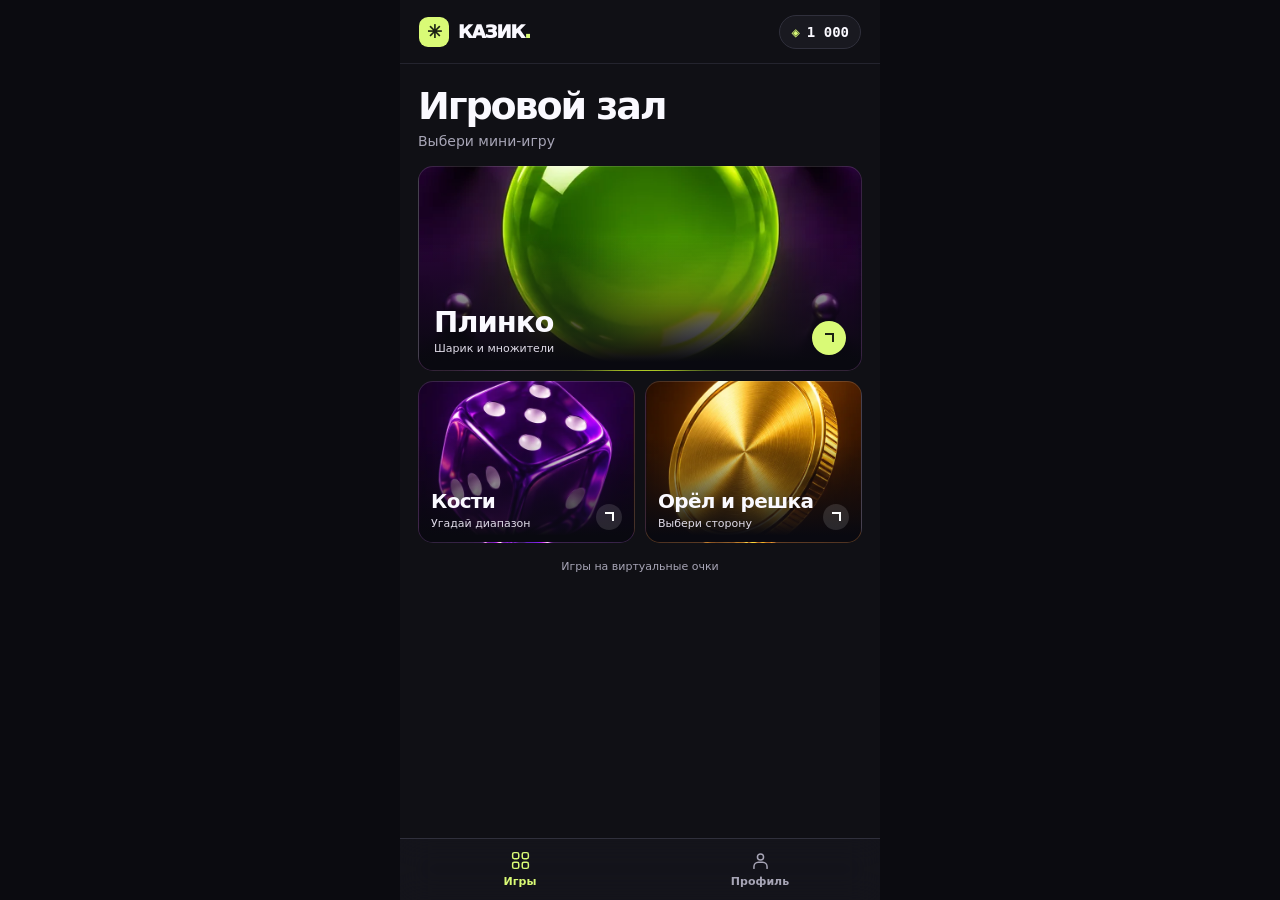
==== commit ee20bdbc: "Redesign arcade as a mobile game catalog" ====
--- a/index.html
+++ b/index.html
@@ -2,64 +2,105 @@
 <html lang="ru">
 <head>
   <meta charset="utf-8">
-  <meta name="viewport" content="width=device-width, initial-scale=1">
-  <meta name="theme-color" content="#15121f">
+  <meta name="viewport" content="width=device-width, initial-scale=1, viewport-fit=cover">
+  <meta name="theme-color" content="#101015">
   <title>КАЗИК — игровой зал</title>
   <link rel="stylesheet" href="style.css">
   <script defer src="app.js"></script>
 </head>
 <body>
+  <div class="phone">
   <header class="topbar">
-    <a class="brand" href="./" aria-label="Казик, главная"><span class="brand-icon" aria-hidden="true">✳</span> КАЗИК<span>.</span></a>
-    <div class="top-actions">
-      <button id="help" class="quiet" type="button">Правила</button>
-      <button id="sound" class="icon-button" type="button" aria-pressed="false" aria-label="Звук" title="Звук"><span aria-hidden="true">♪</span></button>
-      <button id="profile" class="profile-button" type="button"><span id="avatar" aria-hidden="true">И</span><span>Профиль</span></button>
-    </div>
+    <a class="brand" href="#games" aria-label="Казик, список игр"><span class="brand-icon" aria-hidden="true">✳</span> КАЗИК<span class="brand-period">.</span></a>
+    <a class="wallet" href="#profile" aria-label="Баланс, открыть профиль"><span aria-hidden="true">◈</span> <strong id="balance">1 000</strong></a>
   </header>
   <main class="shell">
-    <div class="heading">
-      <div><h1>Игровой зал<span>.</span></h1><p>Выбери игру и ставку в виртуальных очках.</p></div>
-      <div class="balance"><span>Баланс</span><strong id="balance">1 000</strong><span>очков</span></div>
-    </div>
-    <nav class="game-nav" aria-label="Игры">
-      <button type="button" data-game="plinko" aria-pressed="true"><span aria-hidden="true">⠿</span><strong>Плинко</strong></button>
-      <button type="button" data-game="dice" aria-pressed="false"><span aria-hidden="true">⚄</span><strong>Кости</strong></button>
-      <button type="button" data-game="coin" aria-pressed="false"><span aria-hidden="true">◉</span><strong>Орёл и решка</strong></button>
-    </nav>
-    <div class="game">
-      <section class="field" aria-labelledby="game-name">
-        <div class="field-top"><span><i></i> <span id="game-name">Плинко</span></span><span id="row-label">12 РЯДОВ</span></div>
-        <div class="board" id="plinko-board">
-          <canvas id="board" aria-hidden="true"></canvas>
-          <div class="slots" id="slots" aria-label="Множители"></div>
-        </div>
-        <div class="chance-board" id="chance-board" hidden>
-          <div id="chance-piece" aria-hidden="true"></div>
-          <p id="chance-caption"></p>
-        </div>
-        <div class="results">
-          <span class="micro">ПОСЛЕДНИЕ РАУНДЫ</span>
-          <div id="history" class="history"></div>
-        </div>
+    <section id="games-screen" aria-labelledby="games-title">
+      <div class="heading"><h1 id="games-title" tabindex="-1">Игровой зал</h1><p>Выбери мини-игру</p></div>
+      <div class="game-cards">
+        <a class="game-card card-plinko" href="#plinko">
+          <span class="card-copy"><strong>Плинко</strong><small>Шарик и множители</small></span><span class="card-arrow" aria-hidden="true"></span>
+        </a>
+        <a class="game-card card-dice" href="#dice">
+          <span class="card-copy"><strong>Кости</strong><small>Угадай диапазон</small></span><span class="card-arrow" aria-hidden="true"></span>
+        </a>
+        <a class="game-card card-coin" href="#coin">
+          <span class="card-copy"><strong>Орёл и решка</strong><small>Выбери сторону</small></span><span class="card-arrow" aria-hidden="true"></span>
+        </a>
+      </div>
+      <p class="screen-note">Игры на виртуальные очки</p>
+    </section>
+    <section id="play-screen" hidden aria-labelledby="play-title">
+      <div class="play-heading">
+        <a class="back" href="#games" aria-label="К списку игр"><svg viewBox="0 0 24 24" width="18" height="18" fill="none" stroke="currentColor" stroke-width="2" aria-hidden="true"><path d="M20 12H4m7-7-7 7 7 7"/></svg></a>
+        <h1 id="play-title" tabindex="-1"></h1>
+        <button id="game-help" class="quiet" type="button">Правила</button>
+      </div>
+      <div class="game">
+        <section class="field" aria-labelledby="game-name">
+          <div class="field-top"><span><i></i> <span id="game-name">Плинко</span></span><span id="row-label">12 РЯДОВ</span></div>
+          <div class="board" id="plinko-board">
+            <canvas id="board" aria-hidden="true"></canvas>
+            <div class="slots" id="slots" aria-label="Множители"></div>
+          </div>
+          <div class="chance-board" id="chance-board" hidden>
+            <div id="chance-piece" aria-hidden="true"></div>
+            <p id="chance-caption"></p>
+          </div>
+          <div class="results">
+            <span class="micro">ПОСЛЕДНИЕ РАУНДЫ</span>
+            <div id="history" class="history"></div>
+          </div>
+        </section>
+        <aside class="controls" aria-label="Настройки раунда">
+          <h2>Ставка</h2>
+          <fieldset><legend>Виртуальные очки</legend><div class="options" id="costs"></div></fieldset>
+          <div id="plinko-options" class="game-options">
+            <fieldset><legend>Разброс множителей</legend><div class="options" id="risks"></div></fieldset>
+            <fieldset><legend>Ряды</legend><div class="options" id="rows"></div></fieldset>
+          </div>
+          <fieldset id="dice-options" hidden><legend>Какое число выпадет?</legend><div class="options binary" id="dice-picks"></div></fieldset>
+          <fieldset id="coin-options" hidden><legend>Какая сторона выпадет?</legend><div class="options binary" id="coin-picks"></div></fieldset>
+          <button type="button" id="drop" class="drop">↓ Бросить шарик</button>
+          <p class="status" id="status" role="status"></p>
+          <p class="status" id="funds" hidden>Баланс меньше выбранной ставки.</p>
+        </aside>
+      </div>
+    </section>
+    <section id="profile-screen" hidden aria-labelledby="profile-title">
+      <div class="heading"><h1 id="profile-title" tabindex="-1">Профиль</h1></div>
+      <div class="identity">
+        <span id="avatar" aria-hidden="true">И</span>
+        <strong id="profile-name">Игрок</strong>
+      </div>
+      <div class="profile-wallet">
+        <span>Баланс</span>
+        <strong id="profile-balance">1 000</strong>
+        <small>Виртуальные очки</small>
+      </div>
+      <dl class="profile-stats">
+        <div><dt>Сыграно раундов</dt><dd id="profile-rounds"></dd></div>
+        <div><dt>Лучшая выплата</dt><dd id="profile-best"></dd></div>
+      </dl>
+      <section class="settings" aria-labelledby="settings-title">
+        <h2 id="settings-title">Настройки</h2>
+        <button type="button" id="edit-profile">Изменить имя <span aria-hidden="true">›</span></button>
+        <button type="button" id="sound" role="switch" aria-checked="false">Звук <span class="toggle" aria-hidden="true"></span></button>
+        <button type="button" id="profile-help">Правила игр <span aria-hidden="true">›</span></button>
       </section>
-      <aside class="controls" aria-label="Настройки раунда">
-        <h2>Ставка</h2>
-        <fieldset><legend>Виртуальные очки</legend><div class="options" id="costs"></div></fieldset>
-        <div id="plinko-options" class="game-options">
-          <fieldset><legend>Разброс множителей</legend><div class="options" id="risks"></div></fieldset>
-          <fieldset><legend>Ряды</legend><div class="options" id="rows"></div></fieldset>
-        </div>
-        <fieldset id="dice-options" hidden><legend>Какое число выпадет?</legend><div class="options binary" id="dice-picks"></div></fieldset>
-        <fieldset id="coin-options" hidden><legend>Какая сторона выпадет?</legend><div class="options binary" id="coin-picks"></div></fieldset>
-        <button type="button" id="drop" class="drop">↓ Бросить шарик</button>
-        <p class="shortcut"><kbd>Space</kbd> быстрый ход</p>
-        <p class="status" id="status" role="status"></p>
-        <p class="status" id="funds" hidden>Баланс меньше выбранной ставки.</p>
-      </aside>
-    </div>
-    <footer>Виртуальные очки · без денежных операций</footer>
+    </section>
   </main>
+  <nav class="bottom-nav" aria-label="Основное меню">
+    <a id="nav-games" href="#games" aria-current="page">
+      <svg viewBox="0 0 24 24" fill="none" stroke="currentColor" stroke-width="1.7" aria-hidden="true"><rect x="3" y="3" width="7" height="7" rx="2"/><rect x="14" y="3" width="7" height="7" rx="2"/><rect x="3" y="14" width="7" height="7" rx="2"/><rect x="14" y="14" width="7" height="7" rx="2"/></svg>
+      Игры
+    </a>
+    <a id="nav-profile" href="#profile">
+      <svg viewBox="0 0 24 24" fill="none" stroke="currentColor" stroke-width="1.7" stroke-linecap="round" aria-hidden="true"><circle cx="12" cy="8" r="3.5"/><path d="M4.5 21v-2a5 5 0 0 1 5-5h5a5 5 0 0 1 5 5v2"/></svg>
+      Профиль
+    </a>
+  </nav>
+  </div>
   <dialog id="instructions" aria-labelledby="help-title">
     <form method="dialog">
       <h2 id="help-title">Правила</h2>
@@ -69,18 +110,15 @@
       <button class="drop">Понятно</button>
     </form>
   </dialog>
-  <dialog id="profile-dialog" aria-labelledby="profile-title">
+  <dialog id="profile-dialog" aria-labelledby="edit-title">
     <form id="profile-form" method="dialog">
-      <h2 id="profile-title">Профиль</h2>
-      <p>Профиль и баланс сохраняются в этом браузере.</p>
+      <h2 id="edit-title">Изменить имя</h2>
       <label class="name-label" for="nickname">Имя игрока</label>
-      <input id="nickname" maxlength="24" required autocomplete="off">
-      <dl class="profile-stats">
-        <div><dt>Баланс</dt><dd id="profile-balance"></dd></div>
-        <div><dt>Сыграно раундов</dt><dd id="profile-rounds"></dd></div>
-        <div><dt>Лучшая выплата</dt><dd id="profile-best"></dd></div>
-      </dl>
-      <button class="drop">Сохранить имя</button>
+      <input id="nickname" maxlength="24" required autocomplete="off" autofocus>
+      <div class="dialog-actions">
+        <button class="quiet" type="button" id="cancel-name">Отмена</button>
+        <button class="drop">Сохранить</button>
+      </div>
     </form>
   </dialog>
 </body>
--- a/style.css
+++ b/style.css
@@ -1,88 +1,154 @@
-:root{color-scheme:dark;--bg:#15121f;--panel:#211b30;--surface:#292139;--line:#3a304c;--text:#f9f5ff;--muted:#b4a8c8;--lime:#dcff64;--mono:ui-monospace,"Cascadia Code",monospace;font-family:system-ui,sans-serif}
-*{box-sizing:border-box}
-body{margin:0;min-width:300px;background:radial-gradient(ellipse at 12% 3%,#312348 0%,transparent 49%),var(--bg);color:var(--text)}
-button,a{outline-offset:4px}
-:focus-visible{outline:2px solid var(--lime)}
-button{font:inherit;cursor:pointer}
-button:disabled{opacity:.45;cursor:default}
-a{color:inherit;text-decoration:none}
-.topbar{height:68px;display:flex;align-items:center;justify-content:space-between;padding:0 max(22px,calc((100vw - 1190px)/2));border-bottom:1px solid var(--line);background:#181422}
-.brand{display:flex;align-items:center;gap:8px;font-size:17px;font-weight:900;letter-spacing:-.03em}
-.brand>span:last-child,h1 span{color:var(--lime)}
-.brand-icon{display:grid;place-items:center;width:34px;height:34px;background:var(--lime);border-radius:10px;color:#231735;font-size:25px;line-height:1}
-.top-actions{display:flex;align-items:center;gap:13px}
-.quiet,.icon-button{background:none;color:var(--muted);border:0;padding:7px;font-size:13px;font-weight:650}
-.quiet:hover,.icon-button:hover,.icon-button[aria-pressed=true]{color:var(--lime)}
-.icon-button{border:1px solid var(--line);border-radius:8px;width:35px;font-size:17px}
-.shell{width:min(1190px,calc(100% - 44px));margin:auto}
-.heading{display:flex;justify-content:space-between;align-items:end;gap:15px;padding-block:28px 22px}
-h1{font-size:clamp(44px,6vw,80px);line-height:.94;letter-spacing:-.095em;margin:0 0 9px;font-weight:950}
-.heading p{color:var(--muted);margin:0;font-size:14px}
-.balance{display:grid;grid-template-columns:auto auto;align-items:baseline;gap:3px 6px;padding:10px 15px;border:1px solid var(--line);border-radius:11px;background:#242032;white-space:nowrap;color:var(--muted);font:12px var(--mono)}
-.balance span:first-child{grid-column:1/-1}.balance strong{font-size:20px;color:var(--lime)}
-.game{display:grid;grid-template-columns:minmax(0,1fr) minmax(235px,285px);gap:15px}
-.field,.controls{background:var(--panel);border:1px solid var(--line);border-radius:17px;min-width:0}
-.field{padding:16px clamp(12px,2.5vw,27px) 13px;background:radial-gradient(ellipse at 50% 55%,#302345,#1d182b 74%)}
-.field-top,.micro{color:var(--muted);font:600 10px var(--mono);letter-spacing:.095em}
-.field-top{display:flex;justify-content:space-between}
-.field-top i{background:var(--lime);width:6px;height:6px;border-radius:50%;display:inline-block;vertical-align:1px;margin-right:4px;box-shadow:0 0 8px #dcff6477}
-.board{width:min(100%,680px);margin:5px auto 14px}
-canvas{display:block;width:100%;aspect-ratio:640/385}
-.slots{display:grid;grid-auto-columns:minmax(0,1fr);grid-auto-flow:column;gap:3px}
-.slot{min-width:0;display:grid;place-items:center;height:28px;border-radius:4px;border-bottom:3px solid #0004;color:#1f142b;font:800 clamp(7px,1.2vw,12px) var(--mono);transition:filter .16s,transform .16s}
-.slot.active{transform:translateY(3px);filter:brightness(1.4);box-shadow:0 0 12px #fff6}
-.results{border-top:1px solid var(--line);display:flex;align-items:center;justify-content:space-between;gap:10px;padding-top:10px;min-height:35px}
-.history{display:flex;flex-wrap:wrap;justify-content:end;gap:4px;color:var(--muted);font-size:12px}
-.history span{background:#342746;color:#eee5fa;border:1px solid #4a395b;border-radius:5px;padding:3px 6px;font:700 11px var(--mono)}
-.controls{padding:20px;display:flex;flex-direction:column;gap:15px}
-.controls h2,dialog h2{margin:0;font-size:22px;letter-spacing:-.045em}
-fieldset{border:0;margin:0;padding:0;min-width:0}
-legend{padding:0;margin:0 0 7px;color:var(--muted);font-size:12px;font-weight:700}
-.options{display:grid;grid-template-columns:repeat(3,minmax(0,1fr));gap:4px;padding:3px;background:#181422;border:1px solid #3c304c;border-radius:9px}
-.options label{position:relative;min-width:0}
-.options input{position:absolute;inset:0;width:100%;height:100%;margin:0;opacity:0;cursor:pointer}
-.options span{display:block;text-align:center;padding:8px 3px;border-radius:6px;font-size:11px;font-weight:800;color:var(--muted)}
-.options input:checked+span{background:#3c2e51;color:#fff}
-.options input:focus-visible+span{outline:2px solid var(--lime)}
-.options input:disabled+span{opacity:.55}
-.drop{width:100%;border:0;border-radius:10px;color:#212614;background:var(--lime);padding:12px 9px;font-size:15px;font-weight:900}
-.controls .drop{margin-top:5px}
-.drop:hover:not(:disabled){background:#edff9d}
-.drop span{margin-right:7px;font-size:18px}
-.shortcut,.status{font-size:11px;color:var(--muted);margin:0;text-align:center}
-.shortcut{margin-top:-7px}
-kbd{font:11px var(--mono);padding:2px 4px;border:1px solid var(--line);border-radius:4px}
-.status{line-height:1.35;color:#f2dfb5;min-height:1em}
-footer{padding-block:15px;text-align:center;font-size:11px;color:var(--muted)}
-dialog{max-width:min(430px,calc(100% - 32px));padding:24px;border-radius:14px;border:1px solid var(--line);background:var(--panel);color:var(--text)}
-dialog::backdrop{background:#0e0b17bf}
-dialog p{color:var(--muted);line-height:1.5}
-@media(max-width:730px){.game{grid-template-columns:1fr}.shell{width:calc(100% - 26px)}.heading{padding:22px 0 15px}.controls{padding:15px;gap:12px}.controls .drop{margin:0}.topbar{height:56px;padding-inline:14px}.slot{height:24px}.shortcut{display:none}}
-@media(prefers-reduced-motion:reduce){.slot{transition:none}}
-[hidden]{display:none!important}
-.heading h1{font-size:clamp(34px,6vw,72px)}
-.game-nav{display:grid;grid-template-columns:repeat(3,1fr);gap:10px;margin:0 0 14px}
-.game-nav button,.profile-button{border:1px solid var(--line);background:#211a30;color:var(--text);border-radius:11px;display:flex;align-items:center;gap:9px;font-size:13px;padding:9px 12px}
-.game-nav button[aria-pressed=true]{border-color:#b3d545;background:#312742}
-.game-nav button:hover:not(:disabled),.profile-button:hover{border-color:var(--lime)}
-.game-nav button span{display:grid;place-items:center;background:#392b53;color:#ebc7ff;width:32px;height:32px;border-radius:8px;font-size:22px}
-.game-nav button[aria-pressed=true] span,.profile-button span:first-child{background:var(--lime);color:#241b34}
-.profile-button{padding:5px 9px;font-weight:700}
-.profile-button span:first-child{display:grid;place-items:center;border-radius:50%;width:26px;height:26px}
-.game-options{display:grid;gap:15px}
-.options.binary{grid-template-columns:repeat(2,minmax(0,1fr))}
-#game-name{text-transform:uppercase}
-.chance-board{min-height:clamp(240px,34vw,454px);display:grid;place-content:center;justify-items:center;text-align:center}
-.chance-board p{color:var(--muted);margin:22px 0 0;font-size:14px}
-#chance-piece{width:clamp(115px,18vw,175px);aspect-ratio:1;display:grid;place-items:center;background:linear-gradient(153deg,#d5afff,#8a64eb);border:5px solid #e4c8ff;border-radius:25%;box-shadow:0 11px 0 #584190,0 20px 50px #120d24;color:#25153d;font-size:clamp(61px,10vw,110px);font-weight:950;line-height:1}
-#chance-piece.coin{background:linear-gradient(135deg,#f6ffb3,#bae447);border-color:#e6fa87;border-radius:50%;box-shadow:0 8px 0 #7c9a32,0 20px 50px #120d24;font-size:clamp(43px,8vw,80px)}
-.rolling{animation:roll .55s ease both}
-@keyframes roll{50%{transform:translateY(-27px) rotate(14deg) scale(.87)}}
-.name-label{display:block;font-size:13px;color:var(--muted);margin-bottom:5px}
-#nickname{width:100%;color:var(--text);background:#181422;border:1px solid var(--line);border-radius:8px;padding:9px;font:inherit}
-.profile-stats{display:grid;grid-template-columns:repeat(3,1fr);gap:7px}
-.profile-stats div{padding:8px;background:var(--surface);border-radius:8px}
-.profile-stats dt{font-size:11px;color:var(--muted)}
-.profile-stats dd{margin:4px 0 0;font-size:16px;font-weight:800}
-@media(max-width:540px){.heading{align-items:start}.heading p{font-size:12px}.balance{padding:7px 8px}.balance strong{font-size:16px}.game-nav{gap:5px}.game-nav button{gap:5px;padding:6px;font-size:11px}.game-nav button span{width:24px;height:24px;font-size:16px}.top-actions{gap:5px}}
-@media(prefers-reduced-motion:reduce){.rolling{animation:none}}
+:root {
+  color-scheme: dark;
+  --bg: #101015;
+  --surface: #191920;
+  --layer: #22222c;
+  --line: #30303c;
+  --text: #faf9ff;
+  --muted: #a7a5b6;
+  --lime: #d9fa76;
+  --phone: 480px;
+  --mono: ui-monospace, "Cascadia Code", monospace;
+  font-family: system-ui, sans-serif;
+}
+* { box-sizing: border-box; }
+[hidden] { display: none !important; }
+body { margin: 0; background: #0b0b10; color: var(--text); }
+button, input { font: inherit; }
+button { cursor: pointer; }
+button:disabled { opacity: .48; cursor: default; }
+a { color: inherit; text-decoration: none; }
+:focus-visible { outline: 2px solid var(--lime); outline-offset: 3px; }
+h1,h2,p { margin: 0; }
+.phone { width: min(100%, var(--phone)); min-height: 100dvh; margin: 0 auto; background: var(--bg); }
+.topbar {
+  min-height: calc(64px + env(safe-area-inset-top));
+  padding: env(safe-area-inset-top) 19px 0;
+  display: flex;
+  align-items: center;
+  justify-content: space-between;
+  border-bottom: 1px solid #24242e;
+}
+.brand { display: inline-flex; align-items: center; font-size: 18px; font-weight: 950; letter-spacing: -.055em; }
+.brand-icon { display: grid; place-items: center; width: 30px; height: 30px; margin-right: 9px; background: var(--lime); border-radius: 9px; color: #1b2213; }
+.brand-period { color: var(--lime); }
+.wallet { display: flex; gap: 7px; align-items: center; padding: 8px 11px; border: 1px solid var(--line); border-radius: 999px; background: var(--surface); font: 14px var(--mono); }
+.wallet span { color: var(--lime); }
+.shell { padding: 0 18px calc(84px + env(safe-area-inset-bottom)); }
+.heading { padding: 23px 0 17px; }
+h1 { font-size: clamp(28px, 8vw, 38px); font-weight: 850; letter-spacing: -.055em; line-height: 1.05; }
+.heading p { margin-top: 6px; font-size: 14px; color: var(--muted); }
+.game-cards { display: grid; grid-template-columns: repeat(2, minmax(0, 1fr)); gap: 10px; }
+.game-card {
+  position: relative;
+  isolation: isolate;
+  display: flex;
+  align-items: end;
+  justify-content: space-between;
+  min-height: 162px;
+  overflow: hidden;
+  border: 1px solid #ffffff22;
+  border-radius: 15px;
+  background: #292334 url("arcade.webp") center / 300% auto no-repeat;
+  padding: 12px;
+}
+.game-card::before { content: ""; position: absolute; z-index: -1; inset: 0; background: linear-gradient(0deg, #090910 4%, #090910ad 24%, transparent 66%); }
+.card-plinko { grid-column: 1 / -1; min-height: 205px; background-position: left 53%; padding: 15px; }
+.card-dice { background-position: center 43%; }
+.card-coin { background-position: right 48%; }
+.game-card:active { border-color: var(--lime); }
+.card-copy { min-width: 0; }
+.card-copy strong { display: block; font-size: clamp(15px, 4.3vw, 20px); letter-spacing: -.035em; line-height: 1.08; }
+.card-plinko .card-copy strong { font-size: 29px; }
+.card-copy small { display: block; margin-top: 4px; color: #e0dce9; font-size: 11px; }
+.card-arrow { display: grid; flex: none; place-items: center; width: 26px; height: 26px; border-radius: 50%; background: #ffffff1f; color: #fff; font-size: 16px; }
+.card-plinko .card-arrow { width: 34px; height: 34px; background: var(--lime); color: #1b2213; }
+.screen-note { margin-top: 17px; text-align: center; color: var(--muted); font-size: 11px; }
+.bottom-nav {
+  position: fixed;
+  z-index: 2;
+  left: 50%;
+  bottom: 0;
+  transform: translateX(-50%);
+  width: min(100%, var(--phone));
+  display: grid;
+  grid-template-columns: repeat(2, 1fr);
+  padding: 5px 0 max(7px, env(safe-area-inset-bottom));
+  border-top: 1px solid var(--line);
+  background: #15151dcf;
+  backdrop-filter: blur(16px);
+}
+.bottom-nav a { display: grid; min-height: 49px; justify-items: center; place-content: center; gap: 4px; font-size: 11px; font-weight: 750; color: var(--muted); }
+.bottom-nav a[aria-current="page"] { color: var(--lime); }
+.bottom-nav svg { width: 21px; height: 21px; }
+.play-heading { display: flex; align-items: center; gap: 10px; padding: 16px 0; }
+.play-heading h1 { font-size: 25px; }
+.play-heading .quiet { margin-left: auto; }
+.back { width: 36px; height: 36px; display: grid; place-items: center; flex: none; border-radius: 9px; border: 1px solid var(--line); font-size: 21px; }
+.quiet { border: 0; color: var(--muted); background: none; padding: 8px; font-weight: 650; font-size: 13px; }
+.game { display: grid; gap: 10px; }
+.field, .controls { min-width: 0; border-radius: 15px; border: 1px solid var(--line); }
+.field { padding: 12px 10px 9px; background: radial-gradient(ellipse at 50% 52%, #2c2440, var(--surface) 82%); }
+.field-top, .micro { font: 650 10px var(--mono); color: var(--muted); letter-spacing: .04em; }
+.field-top { display: flex; align-items: center; justify-content: space-between; }
+.field-top i { display: inline-block; width: 5px; height: 5px; margin-right: 4px; border-radius: 50%; background: var(--lime); }
+#game-name { text-transform: uppercase; }
+.board { margin: 4px auto 9px; }
+canvas { display: block; width: 100%; aspect-ratio: 640/385; }
+.slots { display: grid; grid-auto-columns: minmax(0, 1fr); grid-auto-flow: column; gap: 3px; }
+.slot { display: grid; min-width: 0; height: 23px; place-items: center; border-radius: 3px; color: #1f142b; font: 850 clamp(6px, 1.9vw, 9px) var(--mono); }
+.slot.active { filter: brightness(1.4); transform: translateY(2px); box-shadow: 0 0 10px #ffffff65; }
+.results { display: flex; align-items: center; justify-content: space-between; gap: 6px; padding-top: 8px; border-top: 1px solid var(--line); }
+.history { display: flex; flex-wrap: wrap; justify-content: end; gap: 3px; color: var(--muted); font-size: 11px; }
+.history span { padding: 2px 4px; border-radius: 4px; background: #342746; color: #eee5fa; font: 700 10px var(--mono); }
+.controls { display: grid; gap: 10px; padding: 12px; background: var(--surface); }
+.controls h2, dialog h2, .settings h2 { font-size: 19px; letter-spacing: -.035em; }
+.game-options { display: grid; gap: 8px; }
+fieldset { border: 0; margin: 0; padding: 0; min-width: 0; }
+legend { margin: 0 0 5px; padding: 0; color: var(--muted); font-size: 11px; font-weight: 700; }
+.options { display: grid; grid-template-columns: repeat(3, minmax(0, 1fr)); gap: 3px; padding: 3px; border-radius: 8px; background: #111118; }
+.options.binary { grid-template-columns: repeat(2, minmax(0, 1fr)); }
+.options label { position: relative; min-width: 0; }
+.options input { position: absolute; inset: 0; width: 100%; height: 100%; margin: 0; opacity: 0; cursor: pointer; }
+.options span { display: block; min-height: 34px; padding: 8px 3px; border-radius: 6px; text-align: center; font-size: 12px; font-weight: 700; color: var(--muted); }
+.options input:checked + span { background: #393047; color: var(--text); }
+.options input:focus-visible + span { outline: 2px solid var(--lime); }
+.options input:disabled + span { opacity: .65; }
+.drop { width: 100%; min-height: 43px; padding: 9px; border: 0; border-radius: 9px; background: var(--lime); color: #1b2213; font-weight: 850; }
+.status { min-height: 1em; text-align: center; color: var(--muted); font-size: 12px; }
+.status:empty { display: none; }
+.chance-board { min-height: 205px; display: grid; place-content: center; justify-items: center; text-align: center; }
+.chance-board p { margin-top: 17px; color: var(--muted); font-size: 13px; }
+#chance-piece { display: grid; width: 100px; aspect-ratio: 1; place-items: center; background: linear-gradient(153deg, #d5afff, #8a64eb); border: 4px solid #e4c8ff; border-radius: 25%; box-shadow: 0 7px 0 #584190; color: #25153d; font-size: 66px; font-weight: 950; line-height: 1; }
+#chance-piece.coin { border-radius: 50%; border-color: #effc9d; background: linear-gradient(135deg, #f6ffb3, #bae447); box-shadow: 0 7px 0 #7c9a32; font-size: 51px; }
+.rolling { animation: roll .55s ease both; }
+@keyframes roll { 50% { transform: translateY(-20px) rotate(14deg) scale(.85); } }
+@media (prefers-reduced-motion: reduce) { .rolling { animation: none; } }
+.identity { display: flex; align-items: center; gap: 12px; padding: 0 0 16px; }
+.identity #avatar { display: grid; place-items: center; flex: none; width: 43px; height: 43px; border: 1px solid #5a7150; border-radius: 13px; background: #313d23; color: var(--lime); font-size: 19px; font-weight: 850; }
+.identity strong { overflow-wrap: anywhere; }
+.profile-wallet { display: grid; gap: 4px; padding: 15px; border: 1px solid #465431; border-radius: 13px; background: radial-gradient(ellipse at top right, #2d3828, #1d231a); }
+.profile-wallet span, .profile-wallet small { color: #cbcfbf; font-size: 12px; }
+.profile-wallet strong { color: var(--lime); font: 800 31px var(--mono); }
+.profile-stats { display: grid; grid-template-columns: repeat(2, 1fr); gap: 8px; margin: 8px 0 17px; }
+.profile-stats div { padding: 11px; border: 1px solid var(--line); border-radius: 11px; background: var(--surface); }
+.profile-stats dt { font-size: 11px; color: var(--muted); }
+.profile-stats dd { margin: 5px 0 0; font: 750 17px var(--mono); }
+.settings h2 { margin-bottom: 8px; }
+.settings button { display: flex; align-items: center; justify-content: space-between; width: 100%; min-height: 44px; margin-bottom: 5px; padding: 0 12px; border: 1px solid var(--line); border-radius: 9px; text-align: left; color: var(--text); background: var(--surface); font-size: 13px; }
+.settings button span:not(.toggle) { color: var(--muted); font-size: 21px; }
+.toggle { position: relative; width: 34px; height: 20px; border-radius: 999px; background: #3a3946; }
+.toggle::after { content: ""; position: absolute; width: 14px; height: 14px; left: 3px; top: 3px; border-radius: 50%; background: #eee; }
+[aria-checked="true"] .toggle { background: var(--lime); }
+[aria-checked="true"] .toggle::after { left: 17px; background: #242b18; }
+dialog { width: min(390px, calc(100% - 28px)); max-height: calc(100% - 28px); padding: 18px; border: 1px solid var(--line); border-radius: 14px; background: var(--surface); color: var(--text); }
+dialog::backdrop { background: #0b0a14d0; }
+dialog p { margin: 10px 0; color: var(--muted); font-size: 14px; line-height: 1.5; }
+.name-label { display: block; margin: 12px 0 5px; color: var(--muted); font-size: 13px; }
+#nickname { width: 100%; padding: 9px; color: var(--text); background: var(--bg); border: 1px solid var(--line); border-radius: 8px; font-size: 16px; }
+.dialog-actions { display: flex; justify-content: end; gap: 8px; margin-top: 12px; }
+.dialog-actions .drop { width: auto; padding-inline: 15px; }
+.card-arrow::before { content: ""; width: 7px; height: 7px; border-top: 2px solid; border-right: 2px solid; }
+.die-pips { width: 64%; height: 64%; display: grid; grid-template-columns: repeat(3, 1fr); grid-template-rows: repeat(3, 1fr); gap: 5px; place-items: center; }
+.die-pips i { width: 100%; aspect-ratio: 1; border-radius: 50%; }
+.die-pips .pip { background: #3d2662; }
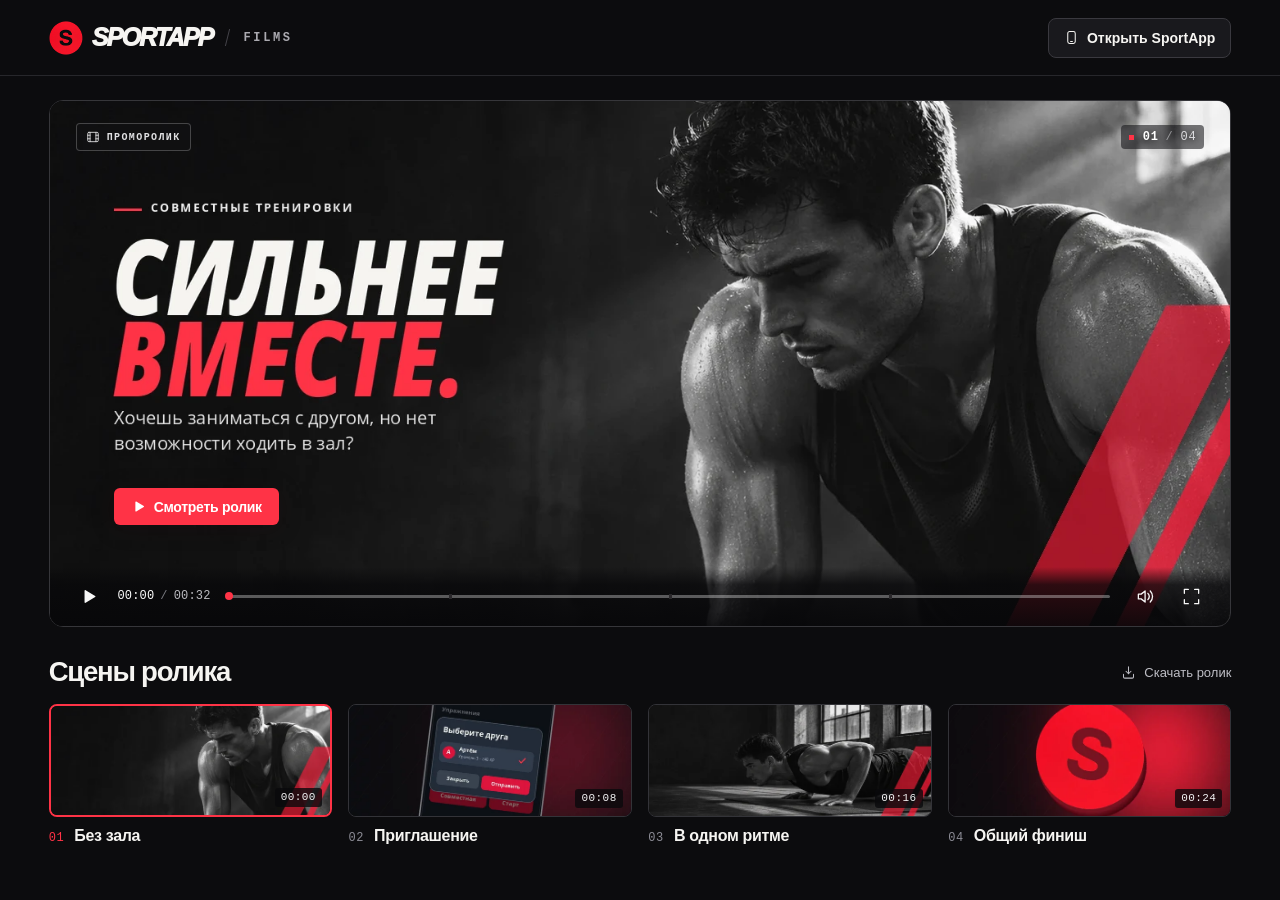
==== commit 0dd81b37: "Replace TestGPT with the SportApp training film and responsive player" ====
--- a/index.html
+++ b/index.html
@@ -3,123 +3,98 @@
 <head>
   <meta charset="utf-8">
   <meta name="viewport" content="width=device-width, initial-scale=1, viewport-fit=cover">
-  <meta name="theme-color" content="#101015">
-  <title>КАЗИК — игровой зал</title>
+  <meta name="theme-color" content="#0b0b0d">
+  <meta name="description" content="Сильнее вместе. 32 секунды о том, как тренироваться с другом из дома в SportApp.">
+  <title>Сильнее вместе — SportApp Films</title>
+  <link rel="icon" href="assets/icon.png">
   <link rel="stylesheet" href="style.css">
-  <script defer src="app.js"></script>
+  <script src="player.js" defer></script>
+  <noscript><style>#cover,.control-bar,.watch,.chapter-grid,.frame-top{display:none}</style></noscript>
 </head>
 <body>
-  <div class="phone">
-  <header class="topbar">
-    <a class="brand" href="#games" aria-label="Казик, список игр"><span class="brand-icon" aria-hidden="true">✳</span> КАЗИК<span class="brand-period">.</span></a>
-    <a class="wallet" href="#profile" aria-label="Баланс, открыть профиль"><span aria-hidden="true">◈</span> <strong id="balance">1 000</strong></a>
+  <svg class="icons" xmlns="http://www.w3.org/2000/svg" aria-hidden="true">
+    <symbol id="i-play" viewBox="0 0 24 24"><path d="M7 4.8c0-.7.8-1.1 1.4-.7l12 7.2a.8.8 0 0 1 0 1.4l-12 7.2c-.6.4-1.4 0-1.4-.7z" fill="currentColor" stroke="none"/></symbol>
+    <symbol id="i-pause" viewBox="0 0 24 24"><path d="M6 4h4v16H6zm8 0h4v16h-4z" fill="currentColor" stroke="none"/></symbol>
+    <symbol id="i-volume" viewBox="0 0 24 24"><path d="m11.5 5-5 4H3v6h3.5l5 4zM15 8a6 6 0 0 1 0 8m3-11a10 10 0 0 1 0 14"/></symbol>
+    <symbol id="i-mute" viewBox="0 0 24 24"><path d="m11.5 5-5 4H3v6h3.5l5 4zm4 4 6 6m0-6-6 6"/></symbol>
+    <symbol id="i-expand" viewBox="0 0 24 24"><path d="M8 3H3v5m13-5h5v5M3 16v5h5m13-5v5h-5"/></symbol>
+    <symbol id="i-shrink" viewBox="0 0 24 24"><path d="M3 8h5V3m8 0v5h5M8 21v-5H3m18 0h-5v5"/></symbol>
+    <symbol id="i-film" viewBox="0 0 24 24"><rect x="3" y="4" width="18" height="16" rx="2"/><path d="M7 4v16M17 4v16M3 9h4m-4 6h4m10-6h4m-4 6h4"/></symbol>
+    <symbol id="i-phone" viewBox="0 0 24 24"><rect x="6" y="2.5" width="12" height="19" rx="3"/><path d="M10.5 18.5h3"/></symbol>
+    <symbol id="i-download" viewBox="0 0 24 24"><path d="M12 3v11m-4-4 4 4 4-4M4 15v4a2 2 0 0 0 2 2h12a2 2 0 0 0 2-2v-4"/></symbol>
+    <symbol id="i-replay" viewBox="0 0 24 24"><path d="M3.5 10a8.5 8.5 0 1 1 .7 6M3 4v6h6"/></symbol>
+  </svg>
+  <header class="site-header">
+    <div class="header-inner layout">
+      <div class="signature" aria-label="SportApp Films">
+        <img src="assets/icon.png" width="37" height="37" alt="">
+        <span class="wordmark">SPORTAPP</span><span class="brand-divider"></span><span class="films">FILMS</span>
+      </div>
+      <a class="app-link" href="https://www-profile.github.io/SportApp/" target="_blank" rel="noopener">
+        <svg aria-hidden="true"><use href="#i-phone"/></svg>Открыть SportApp
+      </a>
+    </div>
   </header>
-  <main class="shell">
-    <section id="games-screen" aria-labelledby="games-title">
-      <div class="heading"><h1 id="games-title" tabindex="-1">Игровой зал</h1><p>Выбери мини-игру</p></div>
-      <div class="game-cards">
-        <a class="game-card card-plinko" href="#plinko">
-          <span class="card-copy"><strong>Плинко</strong><small>Шарик и множители</small></span><span class="card-arrow" aria-hidden="true"></span>
-        </a>
-        <a class="game-card card-dice" href="#dice">
-          <span class="card-copy"><strong>Кости</strong><small>Угадай диапазон</small></span><span class="card-arrow" aria-hidden="true"></span>
-        </a>
-        <a class="game-card card-coin" href="#coin">
-          <span class="card-copy"><strong>Орёл и решка</strong><small>Выбери сторону</small></span><span class="card-arrow" aria-hidden="true"></span>
-        </a>
-      </div>
-      <p class="screen-note">Игры на виртуальные очки</p>
-    </section>
-    <section id="play-screen" hidden aria-labelledby="play-title">
-      <div class="play-heading">
-        <a class="back" href="#games" aria-label="К списку игр"><svg viewBox="0 0 24 24" width="18" height="18" fill="none" stroke="currentColor" stroke-width="2" aria-hidden="true"><path d="M20 12H4m7-7-7 7 7 7"/></svg></a>
-        <h1 id="play-title" tabindex="-1"></h1>
-        <button id="game-help" class="quiet" type="button">Правила</button>
-      </div>
-      <div class="game">
-        <section class="field" aria-labelledby="game-name">
-          <div class="field-top"><span><i></i> <span id="game-name">Плинко</span></span><span id="row-label">12 РЯДОВ</span></div>
-          <div class="board" id="plinko-board">
-            <canvas id="board" aria-hidden="true"></canvas>
-            <div class="slots" id="slots" aria-label="Множители"></div>
+  <main class="layout">
+    <h1 class="sr-only">Сильнее вместе. Проморолик SportApp о тренировках с другом</h1>
+    <section id="player" class="player" aria-label="Видеоплеер SportApp">
+      <div class="screen">
+        <video id="movie" playsinline preload="metadata" controls aria-label="Сильнее вместе, 32 секунды" poster="assets/poster-wide.webp" aria-describedby="film-description">
+          <source media="(max-width: 600px)" src="assets/film-portrait.mp4" type="video/mp4">
+          <source src="assets/film-wide.mp4" type="video/mp4">
+        </video>
+        <picture id="cover" aria-hidden="true">
+          <source media="(max-width: 600px)" srcset="assets/poster-portrait.webp">
+          <img src="assets/poster-wide.webp" fetchpriority="high" alt="">
+        </picture>
+        <div class="frame-top" aria-hidden="true">
+          <div class="film-tag"><svg><use href="#i-film"/></svg>ПРОМОРОЛИК</div>
+          <div class="scene-count"><span class="corner"></span><strong id="chapter-index">01</strong><span class="slash">/</span>04</div>
+        </div>
+        <button type="button" id="watch" class="watch">
+          <svg aria-hidden="true"><use href="#i-play"/></svg><span>Смотреть ролик</span>
+        </button>
+        <div class="end-actions" id="end-actions" hidden>
+          <a class="watch end-link" href="https://www-profile.github.io/SportApp/" target="_blank" rel="noopener">Открыть SportApp</a>
+        </div>
+        <div class="control-bar">
+          <button id="play" class="icon-button" type="button" aria-label="Воспроизвести" title="Воспроизвести"><svg><use href="#i-play"/></svg></button>
+          <div class="clock"><span id="clock-now">00:00</span><span class="time-separator">/</span><span>00:32</span></div>
+          <div class="scrub">
+            <div class="track"><div class="fill"></div><i></i><i></i><i></i></div>
+            <input id="seek" type="range" min="0" max="32" value="0" step=".05" aria-label="Время ролика" aria-valuetext="0 секунд из 32">
           </div>
-          <div class="chance-board" id="chance-board" hidden>
-            <div id="chance-piece" aria-hidden="true"></div>
-            <p id="chance-caption"></p>
-          </div>
-          <div class="results">
-            <span class="micro">ПОСЛЕДНИЕ РАУНДЫ</span>
-            <div id="history" class="history"></div>
-          </div>
-        </section>
-        <aside class="controls" aria-label="Настройки раунда">
-          <h2>Ставка</h2>
-          <fieldset><legend>Виртуальные очки</legend><div class="options" id="costs"></div></fieldset>
-          <div id="plinko-options" class="game-options">
-            <fieldset><legend>Разброс множителей</legend><div class="options" id="risks"></div></fieldset>
-            <fieldset><legend>Ряды</legend><div class="options" id="rows"></div></fieldset>
-          </div>
-          <fieldset id="dice-options" hidden><legend>Какое число выпадет?</legend><div class="options binary" id="dice-picks"></div></fieldset>
-          <fieldset id="coin-options" hidden><legend>Какая сторона выпадет?</legend><div class="options binary" id="coin-picks"></div></fieldset>
-          <button type="button" id="drop" class="drop">↓ Бросить шарик</button>
-          <p class="status" id="status" role="status"></p>
-          <p class="status" id="funds" hidden>Баланс меньше выбранной ставки.</p>
-        </aside>
+          <button id="mute" class="icon-button" type="button" aria-label="Выключить звук" title="Выключить звук"><svg><use href="#i-volume"/></svg></button>
+          <button id="fullscreen" class="icon-button" type="button" aria-label="На весь экран" title="На весь экран"><svg><use href="#i-expand"/></svg></button>
+        </div>
+        <p id="error" role="alert" hidden>Не удалось загрузить видео. <a href="assets/film-wide.mp4" download="SportApp-Film.mp4">Скачать MP4</a></p>
       </div>
     </section>
-    <section id="profile-screen" hidden aria-labelledby="profile-title">
-      <div class="heading"><h1 id="profile-title" tabindex="-1">Профиль</h1></div>
-      <div class="identity">
-        <span id="avatar" aria-hidden="true">И</span>
-        <strong id="profile-name">Игрок</strong>
+    <p id="film-description" class="sr-only">Хочешь заниматься с другом, но нет возможности ходить в зал? В SportApp можно выбрать тренировку, нажать «Совместная», пригласить друга, пройти упражнения и увидеть результаты обоих участников.</p>
+    <section class="chapters" aria-labelledby="chapter-heading">
+      <div class="section-head">
+        <h2 id="chapter-heading">Сцены ролика</h2>
+        <a href="assets/film-wide.mp4" download="SportApp-Film.mp4" class="download"><svg aria-hidden="true"><use href="#i-download"/></svg>Скачать ролик</a>
       </div>
-      <div class="profile-wallet">
-        <span>Баланс</span>
-        <strong id="profile-balance">1 000</strong>
-        <small>Виртуальные очки</small>
+      <div class="chapter-grid">
+        <button type="button" class="chapter" data-start="0" aria-current="true" aria-label="Сцена 1. Без зала. Смотреть с начала">
+          <span class="still"><img src="assets/scene-1.webp" alt=""><span class="timecode">00:00</span></span>
+          <span class="chapter-caption"><span class="ordinal">01</span><span>Без зала</span></span>
+        </button>
+        <button type="button" class="chapter" data-start="8" aria-label="Сцена 2. Приглашение. Смотреть с восьмой секунды">
+          <span class="still"><img src="assets/scene-2.webp" alt=""><span class="timecode">00:08</span></span>
+          <span class="chapter-caption"><span class="ordinal">02</span><span>Приглашение</span></span>
+        </button>
+        <button type="button" class="chapter" data-start="16" aria-label="Сцена 3. В одном ритме. Смотреть с шестнадцатой секунды">
+          <span class="still"><img src="assets/scene-3.webp" alt=""><span class="timecode">00:16</span></span>
+          <span class="chapter-caption"><span class="ordinal">03</span><span>В одном ритме</span></span>
+        </button>
+        <button type="button" class="chapter" data-start="24" aria-label="Сцена 4. Общий финиш. Смотреть с двадцать четвёртой секунды">
+          <span class="still"><img src="assets/scene-4.webp" alt=""><span class="timecode">00:24</span></span>
+          <span class="chapter-caption"><span class="ordinal">04</span><span>Общий финиш</span></span>
+        </button>
       </div>
-      <dl class="profile-stats">
-        <div><dt>Сыграно раундов</dt><dd id="profile-rounds"></dd></div>
-        <div><dt>Лучшая выплата</dt><dd id="profile-best"></dd></div>
-      </dl>
-      <section class="settings" aria-labelledby="settings-title">
-        <h2 id="settings-title">Настройки</h2>
-        <button type="button" id="edit-profile">Изменить имя <span aria-hidden="true">›</span></button>
-        <button type="button" id="sound" role="switch" aria-checked="false">Звук <span class="toggle" aria-hidden="true"></span></button>
-        <button type="button" id="profile-help">Правила игр <span aria-hidden="true">›</span></button>
-      </section>
     </section>
   </main>
-  <nav class="bottom-nav" aria-label="Основное меню">
-    <a id="nav-games" href="#games" aria-current="page">
-      <svg viewBox="0 0 24 24" fill="none" stroke="currentColor" stroke-width="1.7" aria-hidden="true"><rect x="3" y="3" width="7" height="7" rx="2"/><rect x="14" y="3" width="7" height="7" rx="2"/><rect x="3" y="14" width="7" height="7" rx="2"/><rect x="14" y="14" width="7" height="7" rx="2"/></svg>
-      Игры
-    </a>
-    <a id="nav-profile" href="#profile">
-      <svg viewBox="0 0 24 24" fill="none" stroke="currentColor" stroke-width="1.7" stroke-linecap="round" aria-hidden="true"><circle cx="12" cy="8" r="3.5"/><path d="M4.5 21v-2a5 5 0 0 1 5-5h5a5 5 0 0 1 5 5v2"/></svg>
-      Профиль
-    </a>
-  </nav>
-  </div>
-  <dialog id="instructions" aria-labelledby="help-title">
-    <form method="dialog">
-      <h2 id="help-title">Правила</h2>
-      <p><strong>Плинко.</strong> Шарик случайно отклоняется влево или вправо у каждого ряда. Ячейка, в которую он попадает, определяет множитель выплаты.</p>
-      <p><strong>Кости.</strong> Угадай диапазон от 1 до 3 или от 4 до 6. Верный прогноз возвращает ставку с множителем ×1,9.</p>
-      <p><strong>Орёл и решка.</strong> Угадай сторону монеты. Верный выбор возвращает удвоенную ставку.</p>
-      <button class="drop">Понятно</button>
-    </form>
-  </dialog>
-  <dialog id="profile-dialog" aria-labelledby="edit-title">
-    <form id="profile-form" method="dialog">
-      <h2 id="edit-title">Изменить имя</h2>
-      <label class="name-label" for="nickname">Имя игрока</label>
-      <input id="nickname" maxlength="24" required autocomplete="off" autofocus>
-      <div class="dialog-actions">
-        <button class="quiet" type="button" id="cancel-name">Отмена</button>
-        <button class="drop">Сохранить</button>
-      </div>
-    </form>
-  </dialog>
 </body>
 </html>
--- a/style.css
+++ b/style.css
@@ -1,154 +1,84 @@
-:root {
-  color-scheme: dark;
-  --bg: #101015;
-  --surface: #191920;
-  --layer: #22222c;
-  --line: #30303c;
-  --text: #faf9ff;
-  --muted: #a7a5b6;
-  --lime: #d9fa76;
-  --phone: 480px;
-  --mono: ui-monospace, "Cascadia Code", monospace;
-  font-family: system-ui, sans-serif;
+:root{color-scheme:dark;--bg:#0c0c0e;--white:#f6f5f2;--subtle:#adaeb4;--red:#ff3346;--mono:ui-monospace,SFMono-Regular,Consolas,"Liberation Mono",monospace;font-family:Inter,-apple-system,BlinkMacSystemFont,"Segoe UI",Arial,sans-serif;background:var(--bg);color:var(--white)}
+*{box-sizing:border-box}
+body{margin:0;min-width:280px}
+button,input,a{font:inherit;-webkit-tap-highlight-color:transparent}
+button,a{touch-action:manipulation}
+button{cursor:pointer;color:inherit}
+a{color:inherit;text-decoration:none}
+button:focus-visible,a:focus-visible,input:focus-visible{outline:3px solid white;outline-offset:4px}
+svg{display:block;width:20px;height:20px;fill:none;stroke:currentColor;stroke-linecap:round;stroke-linejoin:round;stroke-width:1.65;flex:none}
+.icons,.sr-only{position:absolute;width:1px;height:1px;overflow:hidden;clip-path:inset(50%);white-space:nowrap}
+[hidden]{display:none!important}
+.layout{width:calc(100% - clamp(40px,7.6vw,132px));max-width:1536px;margin-inline:auto}
+.site-header{border-bottom:1px solid #27272b;background:#0c0c0e}
+.header-inner{height:75px;display:flex;align-items:center;justify-content:space-between;gap:16px}
+.signature{display:flex;align-items:center;gap:9px;white-space:nowrap}
+.signature img{width:34px;height:34px}
+.wordmark{font-family:"Arial Black",Arial,sans-serif;font-size:25px;font-weight:1000;font-style:italic;letter-spacing:-1.8px}
+.brand-divider{height:17px;width:1px;background:#44434a;transform:skew(-14deg);margin:0 6px}
+.films{font:600 12px/1 var(--mono);letter-spacing:.22em;color:#acabb1}
+.app-link{display:flex;align-items:center;gap:8px;border:1px solid #3a393f;background:#19191d;border-radius:8px;padding:10px 15px;font-size:14px;font-weight:600;line-height:18px;transition:background .2s,border-color .2s}
+.app-link svg{width:15px;height:17px}
+.app-link:hover{background:#28282d;border-color:#67676e}
+main{padding-top:24px;padding-bottom:40px}
+.player{border:1px solid #36363a;border-radius:14px;overflow:hidden;isolation:isolate;background:#08080b}
+.screen{position:relative;aspect-ratio:1440/640;background:#0c0c10;overflow:hidden}
+.screen video,#cover,#cover img{display:block;position:absolute;inset:0;width:100%;height:100%;object-fit:cover}
+#cover{pointer-events:none}
+.frame-top{position:absolute;inset:22px 26px auto;display:flex;justify-content:space-between;align-items:center;pointer-events:none;font-family:var(--mono)}
+.film-tag{display:flex;align-items:center;gap:7px;padding:6px 9px;border:1px solid #ffffff39;border-radius:4px;background:#1313167d;font:600 10px/1.1 var(--mono);letter-spacing:.14em;color:#e0e0e2}
+.film-tag svg{width:14px;height:14px;stroke-width:1.5}
+.scene-count{position:relative;display:flex;align-items:center;gap:7px;color:#dddde0;font:12px/1 var(--mono);letter-spacing:.06em;text-shadow:0 1px 6px #111}
+.scene-count{background:#11111590;padding:6px 8px;border-radius:4px}.scene-count strong{color:#fff;font-weight:700}
+.slash{opacity:.55}
+.corner{width:5px;height:5px;background:var(--red);margin-right:2px}
+.watch{position:absolute;left:5.42%;top:73.8%;display:inline-flex;align-items:center;justify-content:center;gap:8px;background:var(--red);color:#fff;border:0;border-radius:6px;padding:0 17px;height:clamp(34px,2.9vw,44px);font-size:14px;font-weight:650;letter-spacing:-.02em;box-shadow:0 3px 22px #20060b40;transition:background .18s,transform .18s}
+.watch:hover{background:#eb2339;transform:translateY(-1px)}
+.watch svg{width:15px;height:15px}
+.control-bar{position:absolute;inset:auto 0 0;display:flex;align-items:center;gap:11px;height:clamp(51px,4.6vw,70px);padding:4px clamp(13px,1.7vw,27px) 4px;background:linear-gradient(0deg,#070709ef,#08080ac4 70%,#09090a00)}
+.icon-button{display:grid;place-items:center;width:35px;height:40px;flex:none;padding:0;background:transparent;border:0;border-radius:6px;color:#f7f7f7}
+.icon-button svg{height:19px;width:19px}
+.icon-button:hover{background:#ffffff1a}
+.clock{font:12px/1 var(--mono);white-space:nowrap;color:#bcbcc1;letter-spacing:.015em}
+#clock-now{color:#fff}
+.time-separator{margin:0 6px;color:#797a80}
+.scrub{height:36px;position:relative;flex:1;margin:0 7px;display:flex;align-items:center;--played:0%}
+.track{position:relative;width:100%;height:3px;border-radius:3px;background:#ffffff53;overflow:visible}
+.track i{position:absolute;height:5px;width:3px;top:-1px;background:#2a282b}
+.track i:nth-of-type(1){left:25%}.track i:nth-of-type(2){left:50%}.track i:nth-of-type(3){left:75%}
+.fill{width:var(--played);height:100%;background:var(--red);border-radius:4px;position:relative}
+.fill::after{content:"";width:8px;height:8px;border-radius:50%;background:var(--red);position:absolute;right:-4px;top:50%;transform:translateY(-50%)}
+.scrub input{position:absolute;inset:0;width:100%;height:100%;margin:0;opacity:0;cursor:pointer}
+.scrub:focus-within{outline:1px solid #fff;outline-offset:3px}
+.chapters{margin-top:30px}
+.section-head{display:flex;align-items:center;justify-content:space-between;gap:14px;margin-bottom:16px}
+h2{margin:0;letter-spacing:-.045em;font-size:clamp(23px,2.15vw,32px);line-height:1.12;font-weight:720}
+.download{color:#bebec5;display:flex;align-items:center;gap:8px;font-size:13px;font-weight:500;padding:7px 0 7px 7px}
+.download svg{width:15px;height:15px}
+.download:hover{color:white}
+.chapter-grid{display:grid;grid-template-columns:repeat(4,minmax(0,1fr));gap:clamp(9px,1.3vw,22px)}
+.chapter{min-width:0;background:none;border:0;text-align:left;padding:0;border-radius:8px}
+.still{display:block;aspect-ratio:2.5;overflow:hidden;border:1px solid #333338;border-radius:8px;position:relative;background:#17171a;transition:border-color .18s}
+.still img{width:100%;height:100%;display:block;object-fit:cover;transition:transform .3s,filter .3s}
+.timecode{position:absolute;bottom:8px;right:8px;font:11px/1 var(--mono);letter-spacing:.04em;background:#09090ccc;color:#f3f3f4;padding:4px 6px;border-radius:3px}
+.chapter-caption{display:flex;align-items:baseline;gap:10px;margin-top:10px;font-size:16px;font-weight:600;letter-spacing:-.02em}
+.ordinal{font:12px/1 var(--mono);letter-spacing:.05em;color:#8d8d96}
+.chapter[aria-current="true"] .still{border:2px solid var(--red)}
+.chapter[aria-current="true"] .ordinal{color:var(--red)}
+.chapter:hover .still img{transform:scale(1.045)}
+.chapter:not([aria-current="true"]):hover .still{border-color:#85858c}
+#error{margin:0;position:absolute;left:4%;bottom:16%;background:#201114;color:#fff;padding:12px;border-radius:5px}
+#error a{text-decoration:underline}
+.player:fullscreen,.player.immersive{border:0;border-radius:0;background:black;display:grid;place-items:center}
+.player.immersive{position:fixed;inset:0;z-index:50}
+.player:fullscreen .screen,.player.immersive .screen{width:min(100%,225dvh)}
+@media(min-width:1700px){.header-inner{height:84px}}
+@media(max-width:850px) and (min-width:601px){.frame-top{inset:13px 16px auto}.control-bar{height:40px;gap:4px}.watch{top:74%;height:30px;font-size:12px}.chapter-caption{font-size:14px;gap:7px}}
+@media(max-width:600px){
+ .layout{width:calc(100% - 28px)}.header-inner{height:62px}.signature{gap:6px}.signature img{width:27px;height:27px}.wordmark{font-size:20px}.films{font-size:10px;letter-spacing:.12em}.brand-divider{margin:0 2px;height:14px}.app-link{font-size:12px;padding:7px 9px;gap:5px}.app-link svg{width:13px}
+ main{padding-top:14px;padding-bottom:30px}.player{border-radius:12px}.screen{aspect-ratio:3/4}.frame-top{inset:14px 15px auto}.film-tag{font-size:9px;padding:5px 7px}.scene-count{font-size:10px;gap:5px}.watch{left:6.8%;top:84%;height:32px;font-size:12px;padding:0 12px;gap:5px}
+ .control-bar{height:42px;gap:1px;padding:3px 7px}.icon-button{width:29px;height:34px}.icon-button svg{height:17px;width:17px}.clock{font-size:10px}.time-separator{margin:0 3px}.scrub{margin-inline:8px}
+ .chapters{margin-top:22px}.section-head{margin-bottom:12px}.download{font-size:12px;gap:6px}.chapter-grid{grid-template-columns:repeat(2,minmax(0,1fr));gap:16px 10px}.chapter-caption{font-size:14px;gap:6px;margin-top:7px}.ordinal,.timecode{font-size:10px}.timecode{bottom:5px;right:5px}.still{aspect-ratio:2.15;border-radius:6px}
+ .player:fullscreen .screen,.player.immersive .screen{width:min(100%,75dvh)}
 }
-* { box-sizing: border-box; }
-[hidden] { display: none !important; }
-body { margin: 0; background: #0b0b10; color: var(--text); }
-button, input { font: inherit; }
-button { cursor: pointer; }
-button:disabled { opacity: .48; cursor: default; }
-a { color: inherit; text-decoration: none; }
-:focus-visible { outline: 2px solid var(--lime); outline-offset: 3px; }
-h1,h2,p { margin: 0; }
-.phone { width: min(100%, var(--phone)); min-height: 100dvh; margin: 0 auto; background: var(--bg); }
-.topbar {
-  min-height: calc(64px + env(safe-area-inset-top));
-  padding: env(safe-area-inset-top) 19px 0;
-  display: flex;
-  align-items: center;
-  justify-content: space-between;
-  border-bottom: 1px solid #24242e;
-}
-.brand { display: inline-flex; align-items: center; font-size: 18px; font-weight: 950; letter-spacing: -.055em; }
-.brand-icon { display: grid; place-items: center; width: 30px; height: 30px; margin-right: 9px; background: var(--lime); border-radius: 9px; color: #1b2213; }
-.brand-period { color: var(--lime); }
-.wallet { display: flex; gap: 7px; align-items: center; padding: 8px 11px; border: 1px solid var(--line); border-radius: 999px; background: var(--surface); font: 14px var(--mono); }
-.wallet span { color: var(--lime); }
-.shell { padding: 0 18px calc(84px + env(safe-area-inset-bottom)); }
-.heading { padding: 23px 0 17px; }
-h1 { font-size: clamp(28px, 8vw, 38px); font-weight: 850; letter-spacing: -.055em; line-height: 1.05; }
-.heading p { margin-top: 6px; font-size: 14px; color: var(--muted); }
-.game-cards { display: grid; grid-template-columns: repeat(2, minmax(0, 1fr)); gap: 10px; }
-.game-card {
-  position: relative;
-  isolation: isolate;
-  display: flex;
-  align-items: end;
-  justify-content: space-between;
-  min-height: 162px;
-  overflow: hidden;
-  border: 1px solid #ffffff22;
-  border-radius: 15px;
-  background: #292334 url("arcade.webp") center / 300% auto no-repeat;
-  padding: 12px;
-}
-.game-card::before { content: ""; position: absolute; z-index: -1; inset: 0; background: linear-gradient(0deg, #090910 4%, #090910ad 24%, transparent 66%); }
-.card-plinko { grid-column: 1 / -1; min-height: 205px; background-position: left 53%; padding: 15px; }
-.card-dice { background-position: center 43%; }
-.card-coin { background-position: right 48%; }
-.game-card:active { border-color: var(--lime); }
-.card-copy { min-width: 0; }
-.card-copy strong { display: block; font-size: clamp(15px, 4.3vw, 20px); letter-spacing: -.035em; line-height: 1.08; }
-.card-plinko .card-copy strong { font-size: 29px; }
-.card-copy small { display: block; margin-top: 4px; color: #e0dce9; font-size: 11px; }
-.card-arrow { display: grid; flex: none; place-items: center; width: 26px; height: 26px; border-radius: 50%; background: #ffffff1f; color: #fff; font-size: 16px; }
-.card-plinko .card-arrow { width: 34px; height: 34px; background: var(--lime); color: #1b2213; }
-.screen-note { margin-top: 17px; text-align: center; color: var(--muted); font-size: 11px; }
-.bottom-nav {
-  position: fixed;
-  z-index: 2;
-  left: 50%;
-  bottom: 0;
-  transform: translateX(-50%);
-  width: min(100%, var(--phone));
-  display: grid;
-  grid-template-columns: repeat(2, 1fr);
-  padding: 5px 0 max(7px, env(safe-area-inset-bottom));
-  border-top: 1px solid var(--line);
-  background: #15151dcf;
-  backdrop-filter: blur(16px);
-}
-.bottom-nav a { display: grid; min-height: 49px; justify-items: center; place-content: center; gap: 4px; font-size: 11px; font-weight: 750; color: var(--muted); }
-.bottom-nav a[aria-current="page"] { color: var(--lime); }
-.bottom-nav svg { width: 21px; height: 21px; }
-.play-heading { display: flex; align-items: center; gap: 10px; padding: 16px 0; }
-.play-heading h1 { font-size: 25px; }
-.play-heading .quiet { margin-left: auto; }
-.back { width: 36px; height: 36px; display: grid; place-items: center; flex: none; border-radius: 9px; border: 1px solid var(--line); font-size: 21px; }
-.quiet { border: 0; color: var(--muted); background: none; padding: 8px; font-weight: 650; font-size: 13px; }
-.game { display: grid; gap: 10px; }
-.field, .controls { min-width: 0; border-radius: 15px; border: 1px solid var(--line); }
-.field { padding: 12px 10px 9px; background: radial-gradient(ellipse at 50% 52%, #2c2440, var(--surface) 82%); }
-.field-top, .micro { font: 650 10px var(--mono); color: var(--muted); letter-spacing: .04em; }
-.field-top { display: flex; align-items: center; justify-content: space-between; }
-.field-top i { display: inline-block; width: 5px; height: 5px; margin-right: 4px; border-radius: 50%; background: var(--lime); }
-#game-name { text-transform: uppercase; }
-.board { margin: 4px auto 9px; }
-canvas { display: block; width: 100%; aspect-ratio: 640/385; }
-.slots { display: grid; grid-auto-columns: minmax(0, 1fr); grid-auto-flow: column; gap: 3px; }
-.slot { display: grid; min-width: 0; height: 23px; place-items: center; border-radius: 3px; color: #1f142b; font: 850 clamp(6px, 1.9vw, 9px) var(--mono); }
-.slot.active { filter: brightness(1.4); transform: translateY(2px); box-shadow: 0 0 10px #ffffff65; }
-.results { display: flex; align-items: center; justify-content: space-between; gap: 6px; padding-top: 8px; border-top: 1px solid var(--line); }
-.history { display: flex; flex-wrap: wrap; justify-content: end; gap: 3px; color: var(--muted); font-size: 11px; }
-.history span { padding: 2px 4px; border-radius: 4px; background: #342746; color: #eee5fa; font: 700 10px var(--mono); }
-.controls { display: grid; gap: 10px; padding: 12px; background: var(--surface); }
-.controls h2, dialog h2, .settings h2 { font-size: 19px; letter-spacing: -.035em; }
-.game-options { display: grid; gap: 8px; }
-fieldset { border: 0; margin: 0; padding: 0; min-width: 0; }
-legend { margin: 0 0 5px; padding: 0; color: var(--muted); font-size: 11px; font-weight: 700; }
-.options { display: grid; grid-template-columns: repeat(3, minmax(0, 1fr)); gap: 3px; padding: 3px; border-radius: 8px; background: #111118; }
-.options.binary { grid-template-columns: repeat(2, minmax(0, 1fr)); }
-.options label { position: relative; min-width: 0; }
-.options input { position: absolute; inset: 0; width: 100%; height: 100%; margin: 0; opacity: 0; cursor: pointer; }
-.options span { display: block; min-height: 34px; padding: 8px 3px; border-radius: 6px; text-align: center; font-size: 12px; font-weight: 700; color: var(--muted); }
-.options input:checked + span { background: #393047; color: var(--text); }
-.options input:focus-visible + span { outline: 2px solid var(--lime); }
-.options input:disabled + span { opacity: .65; }
-.drop { width: 100%; min-height: 43px; padding: 9px; border: 0; border-radius: 9px; background: var(--lime); color: #1b2213; font-weight: 850; }
-.status { min-height: 1em; text-align: center; color: var(--muted); font-size: 12px; }
-.status:empty { display: none; }
-.chance-board { min-height: 205px; display: grid; place-content: center; justify-items: center; text-align: center; }
-.chance-board p { margin-top: 17px; color: var(--muted); font-size: 13px; }
-#chance-piece { display: grid; width: 100px; aspect-ratio: 1; place-items: center; background: linear-gradient(153deg, #d5afff, #8a64eb); border: 4px solid #e4c8ff; border-radius: 25%; box-shadow: 0 7px 0 #584190; color: #25153d; font-size: 66px; font-weight: 950; line-height: 1; }
-#chance-piece.coin { border-radius: 50%; border-color: #effc9d; background: linear-gradient(135deg, #f6ffb3, #bae447); box-shadow: 0 7px 0 #7c9a32; font-size: 51px; }
-.rolling { animation: roll .55s ease both; }
-@keyframes roll { 50% { transform: translateY(-20px) rotate(14deg) scale(.85); } }
-@media (prefers-reduced-motion: reduce) { .rolling { animation: none; } }
-.identity { display: flex; align-items: center; gap: 12px; padding: 0 0 16px; }
-.identity #avatar { display: grid; place-items: center; flex: none; width: 43px; height: 43px; border: 1px solid #5a7150; border-radius: 13px; background: #313d23; color: var(--lime); font-size: 19px; font-weight: 850; }
-.identity strong { overflow-wrap: anywhere; }
-.profile-wallet { display: grid; gap: 4px; padding: 15px; border: 1px solid #465431; border-radius: 13px; background: radial-gradient(ellipse at top right, #2d3828, #1d231a); }
-.profile-wallet span, .profile-wallet small { color: #cbcfbf; font-size: 12px; }
-.profile-wallet strong { color: var(--lime); font: 800 31px var(--mono); }
-.profile-stats { display: grid; grid-template-columns: repeat(2, 1fr); gap: 8px; margin: 8px 0 17px; }
-.profile-stats div { padding: 11px; border: 1px solid var(--line); border-radius: 11px; background: var(--surface); }
-.profile-stats dt { font-size: 11px; color: var(--muted); }
-.profile-stats dd { margin: 5px 0 0; font: 750 17px var(--mono); }
-.settings h2 { margin-bottom: 8px; }
-.settings button { display: flex; align-items: center; justify-content: space-between; width: 100%; min-height: 44px; margin-bottom: 5px; padding: 0 12px; border: 1px solid var(--line); border-radius: 9px; text-align: left; color: var(--text); background: var(--surface); font-size: 13px; }
-.settings button span:not(.toggle) { color: var(--muted); font-size: 21px; }
-.toggle { position: relative; width: 34px; height: 20px; border-radius: 999px; background: #3a3946; }
-.toggle::after { content: ""; position: absolute; width: 14px; height: 14px; left: 3px; top: 3px; border-radius: 50%; background: #eee; }
-[aria-checked="true"] .toggle { background: var(--lime); }
-[aria-checked="true"] .toggle::after { left: 17px; background: #242b18; }
-dialog { width: min(390px, calc(100% - 28px)); max-height: calc(100% - 28px); padding: 18px; border: 1px solid var(--line); border-radius: 14px; background: var(--surface); color: var(--text); }
-dialog::backdrop { background: #0b0a14d0; }
-dialog p { margin: 10px 0; color: var(--muted); font-size: 14px; line-height: 1.5; }
-.name-label { display: block; margin: 12px 0 5px; color: var(--muted); font-size: 13px; }
-#nickname { width: 100%; padding: 9px; color: var(--text); background: var(--bg); border: 1px solid var(--line); border-radius: 8px; font-size: 16px; }
-.dialog-actions { display: flex; justify-content: end; gap: 8px; margin-top: 12px; }
-.dialog-actions .drop { width: auto; padding-inline: 15px; }
-.card-arrow::before { content: ""; width: 7px; height: 7px; border-top: 2px solid; border-right: 2px solid; }
-.die-pips { width: 64%; height: 64%; display: grid; grid-template-columns: repeat(3, 1fr); grid-template-rows: repeat(3, 1fr); gap: 5px; place-items: center; }
-.die-pips i { width: 100%; aspect-ratio: 1; border-radius: 50%; }
-.die-pips .pip { background: #3d2662; }
+@media(prefers-reduced-motion:reduce){*,*::before,*::after{transition:none!important}}
